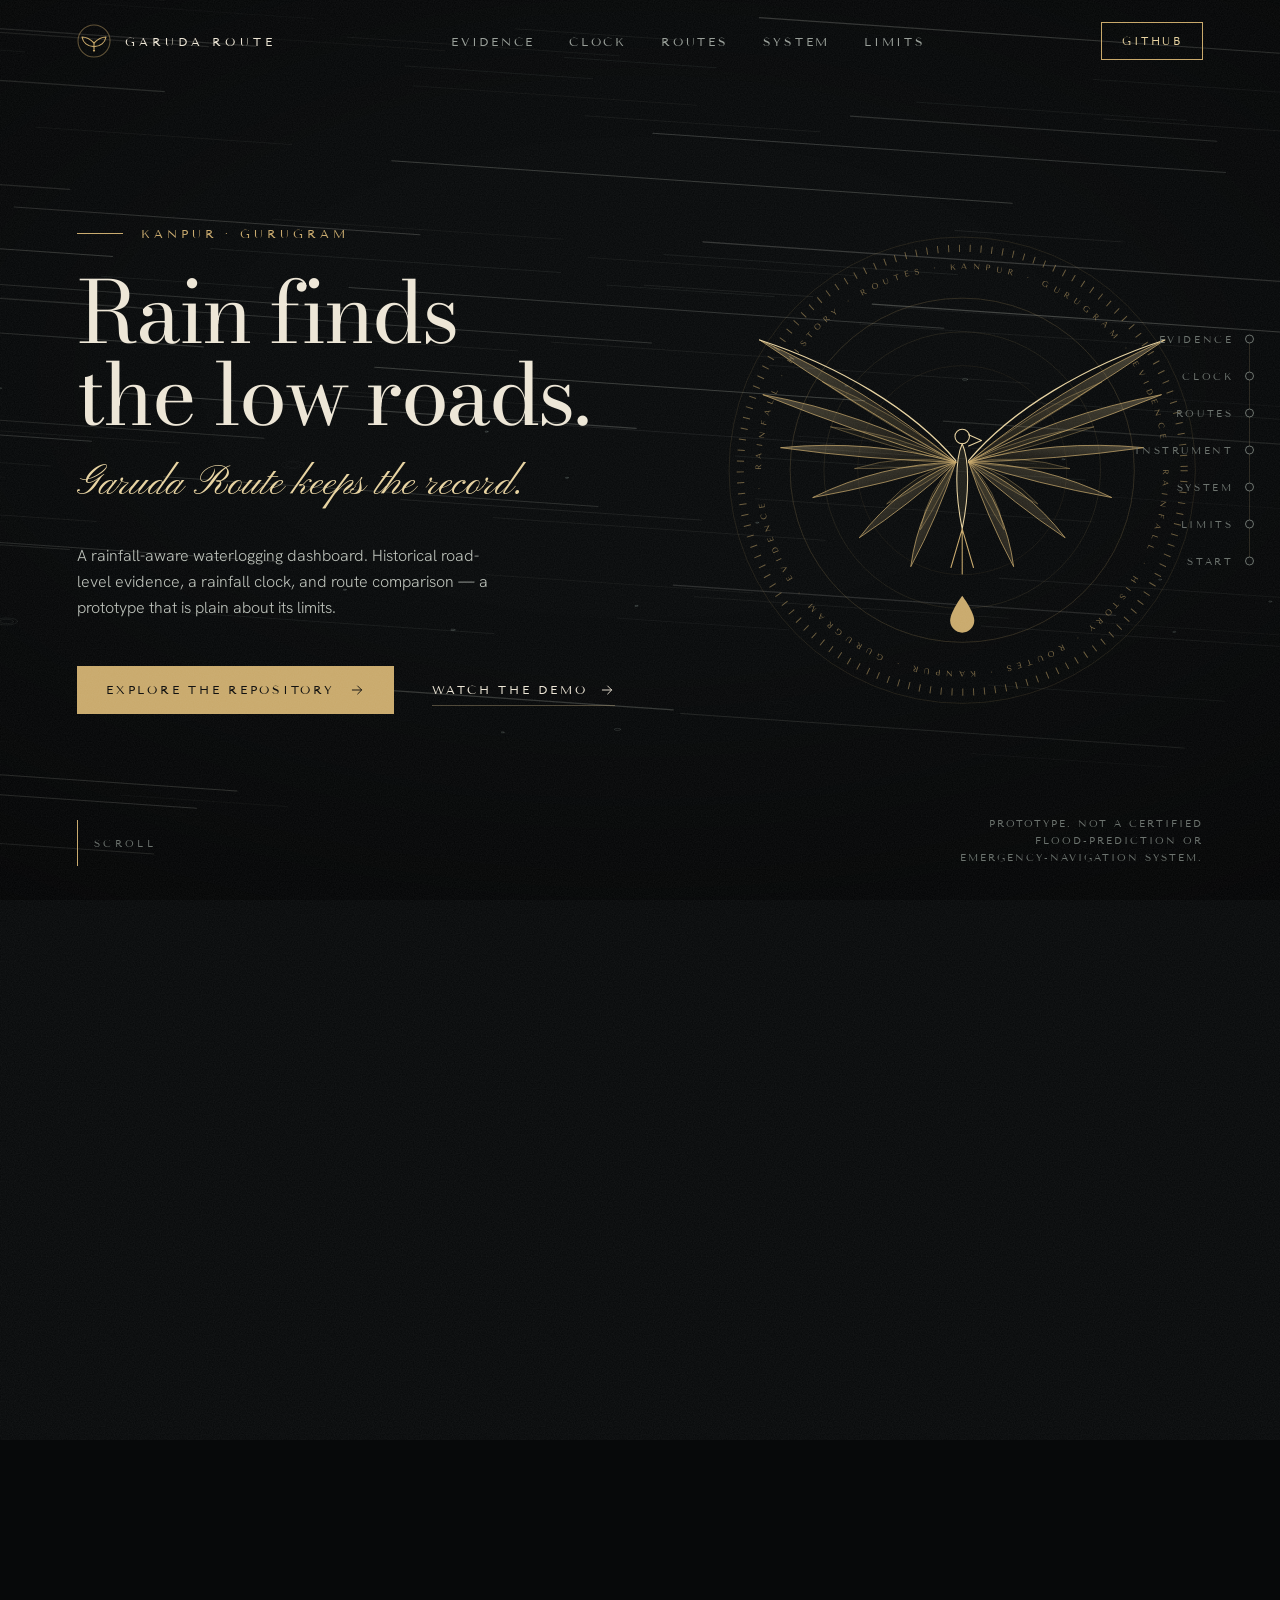
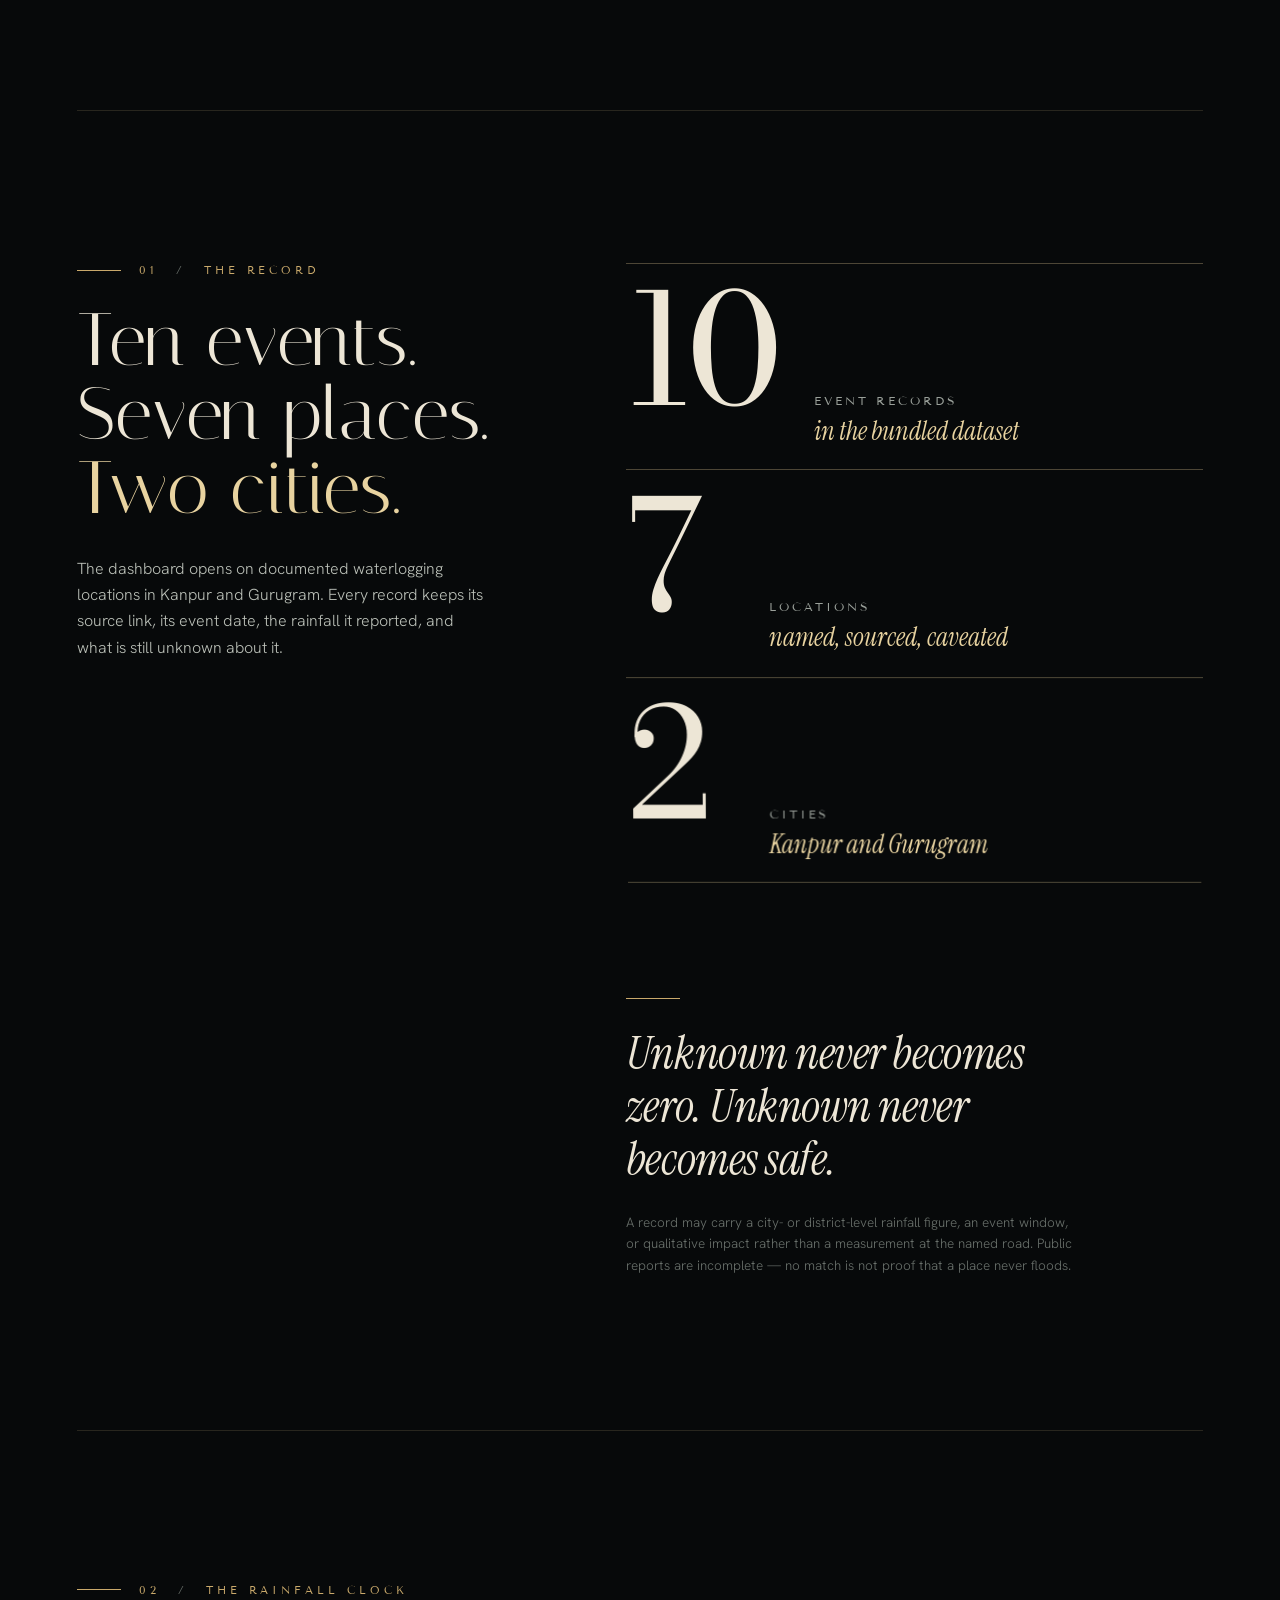
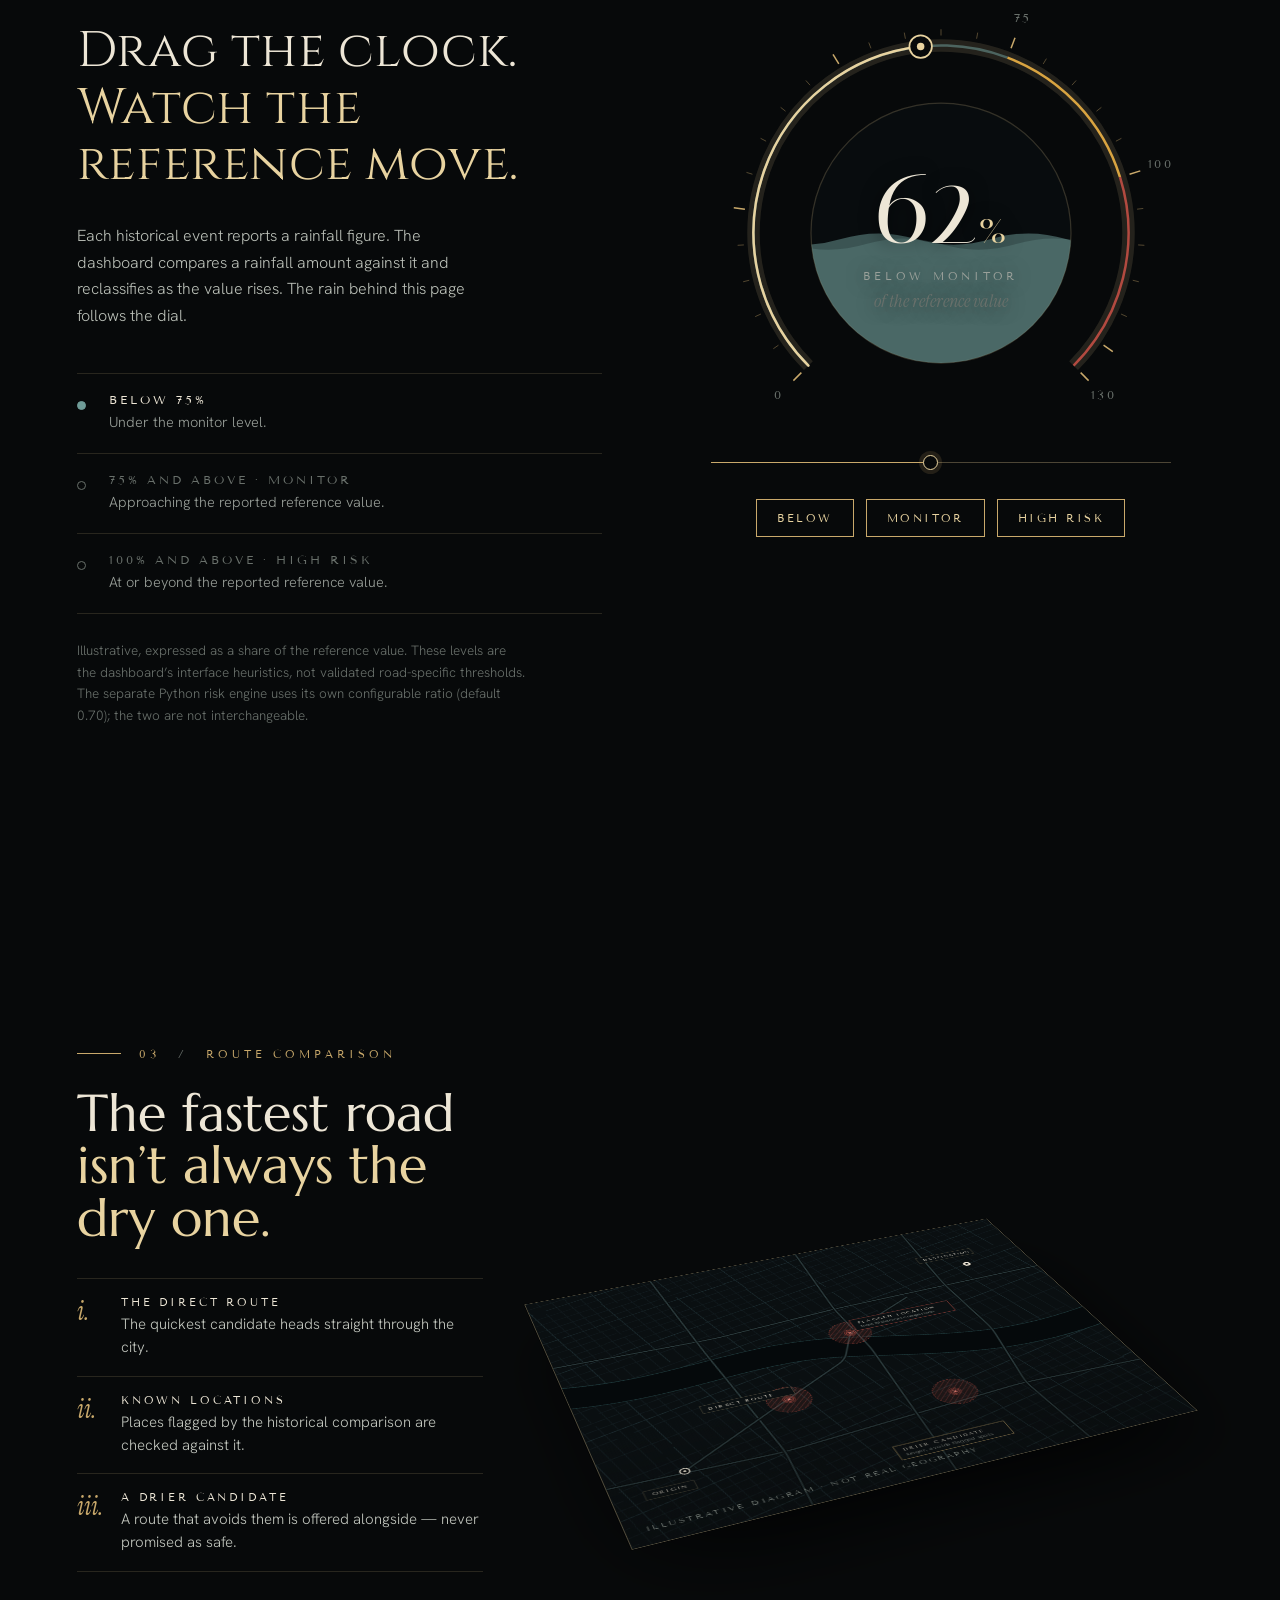
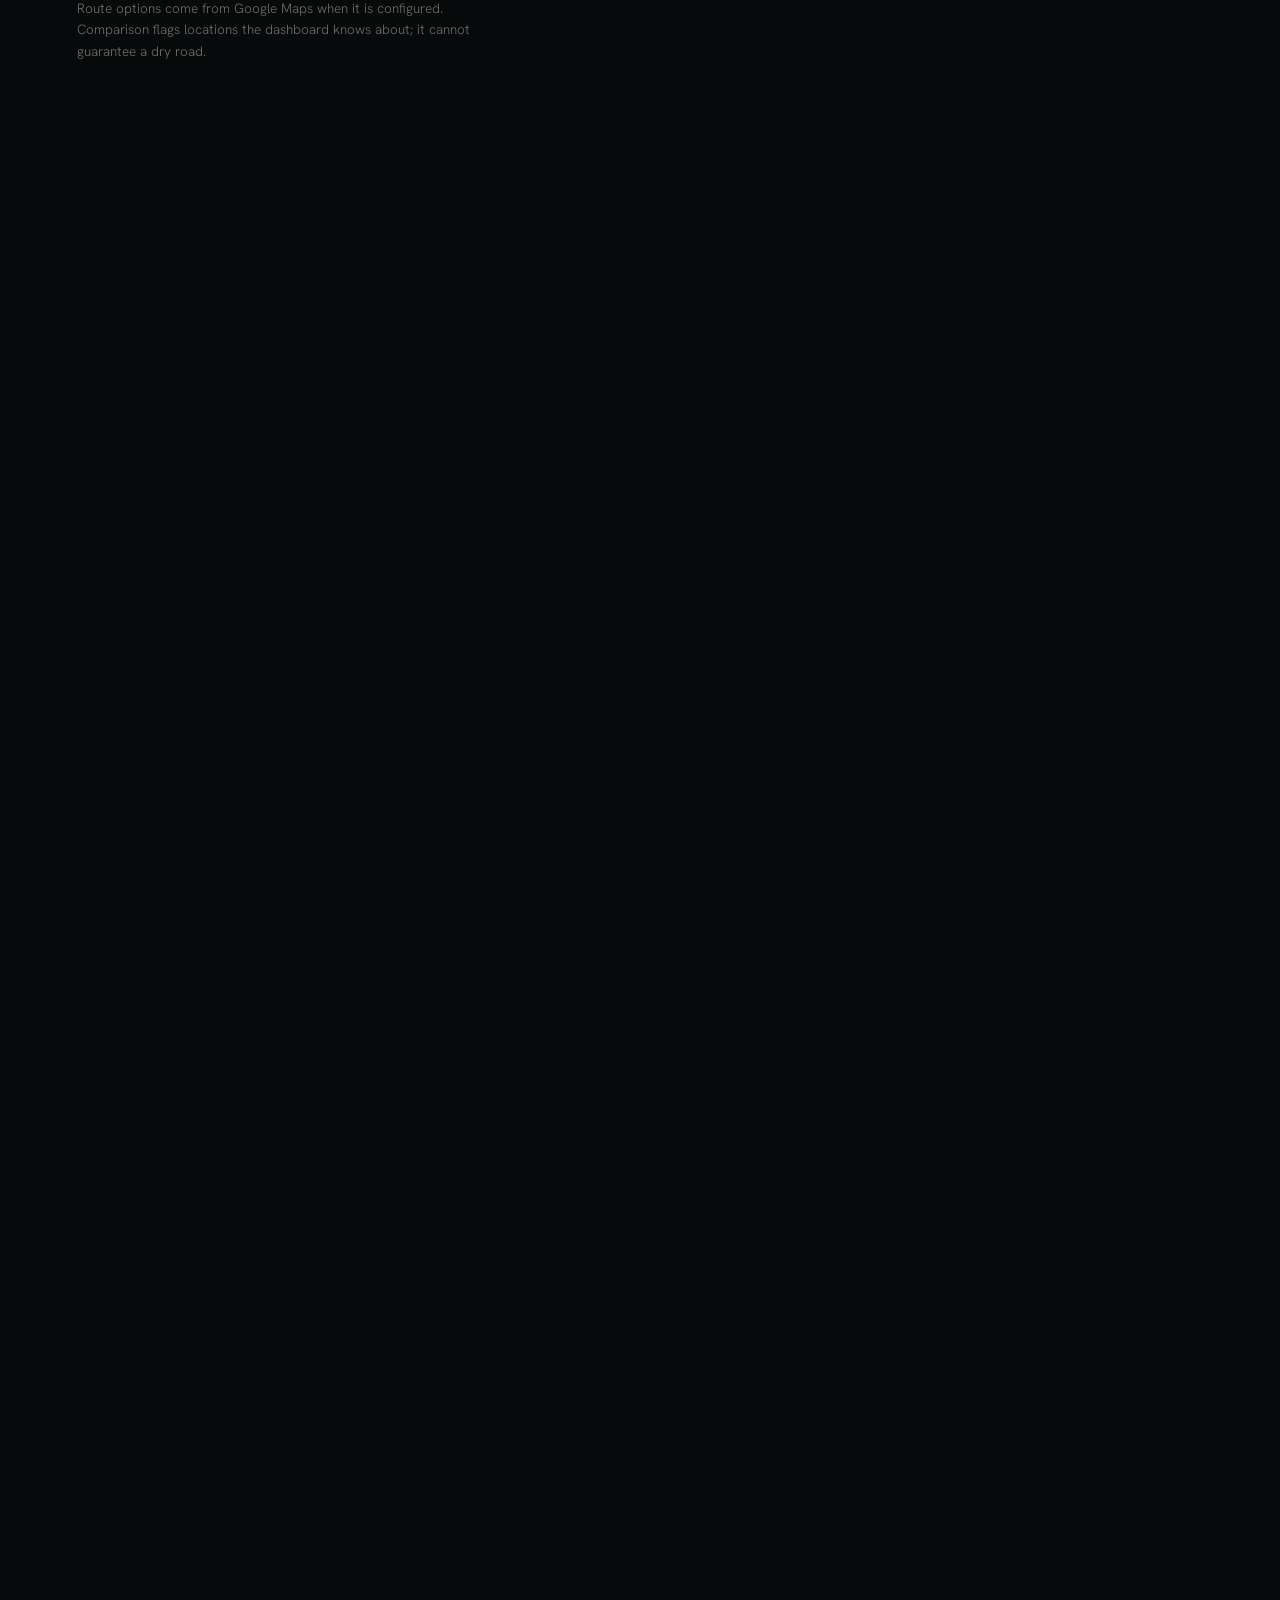
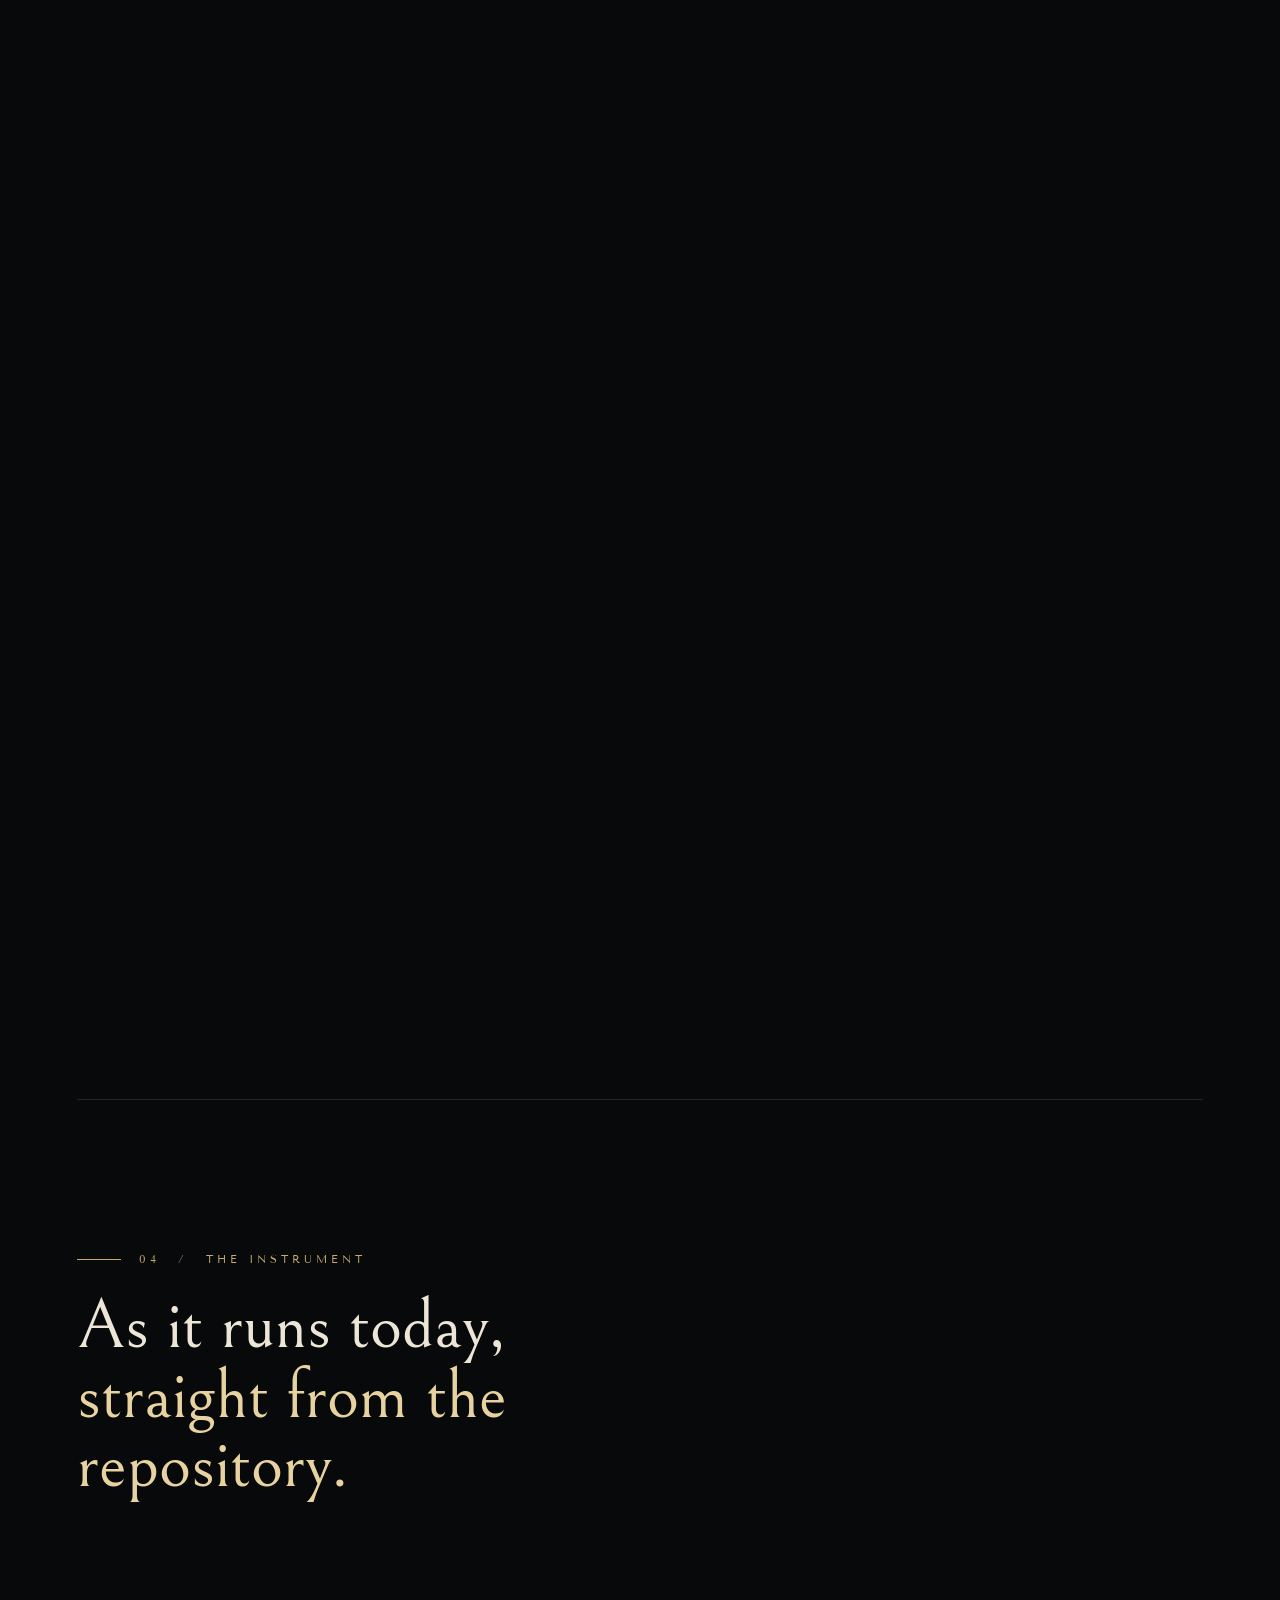
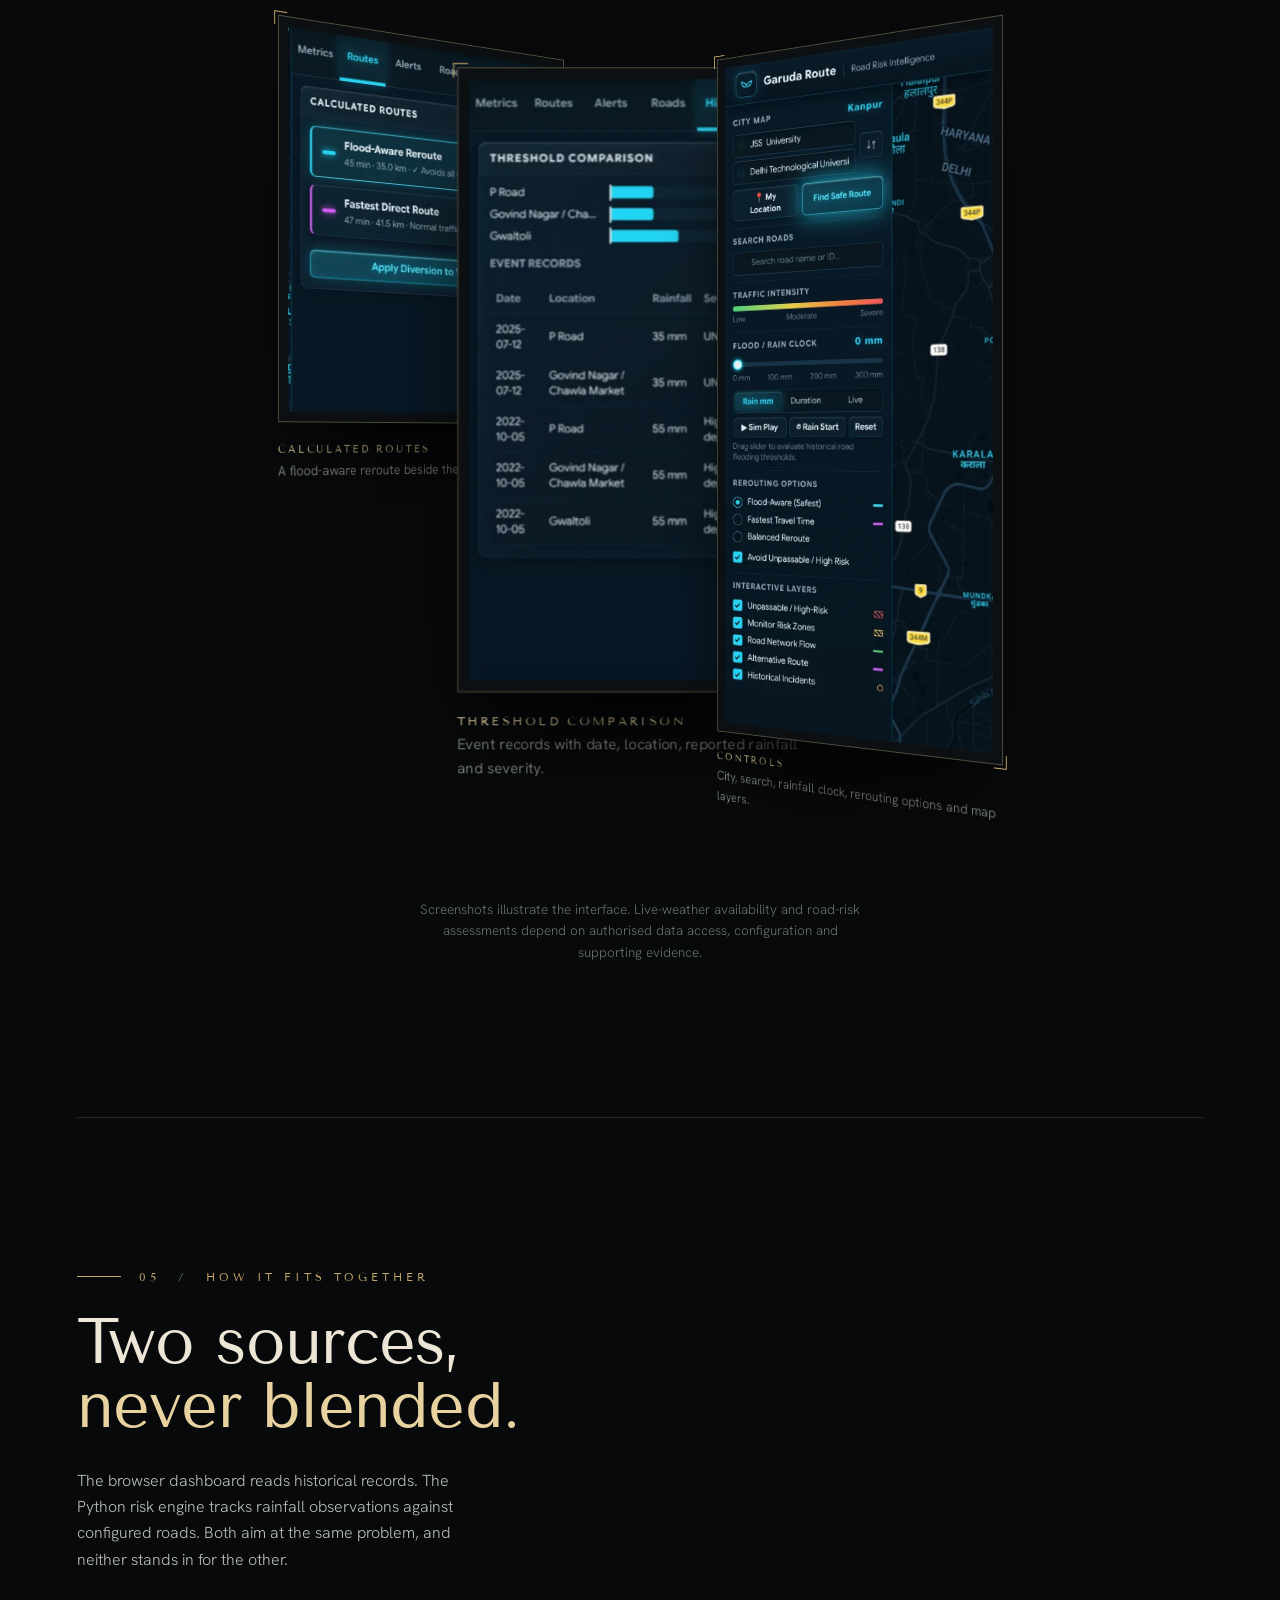
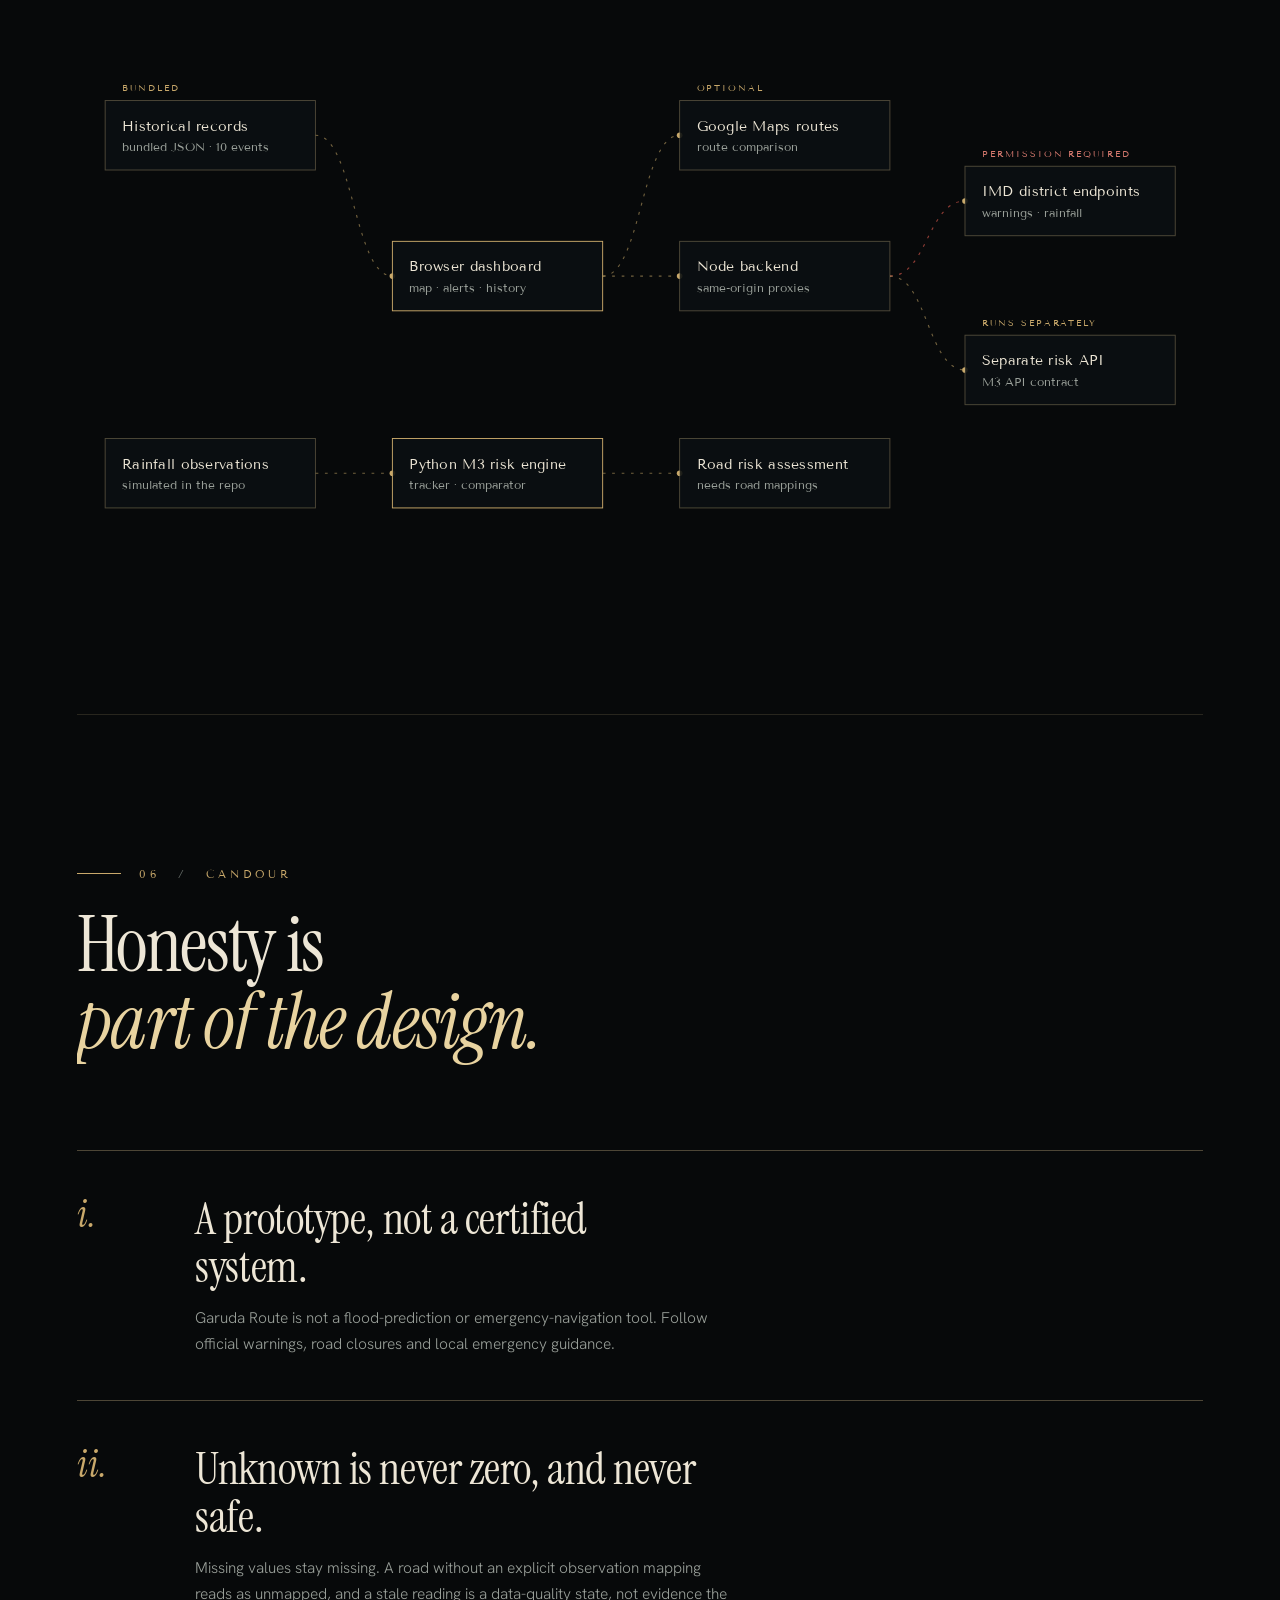
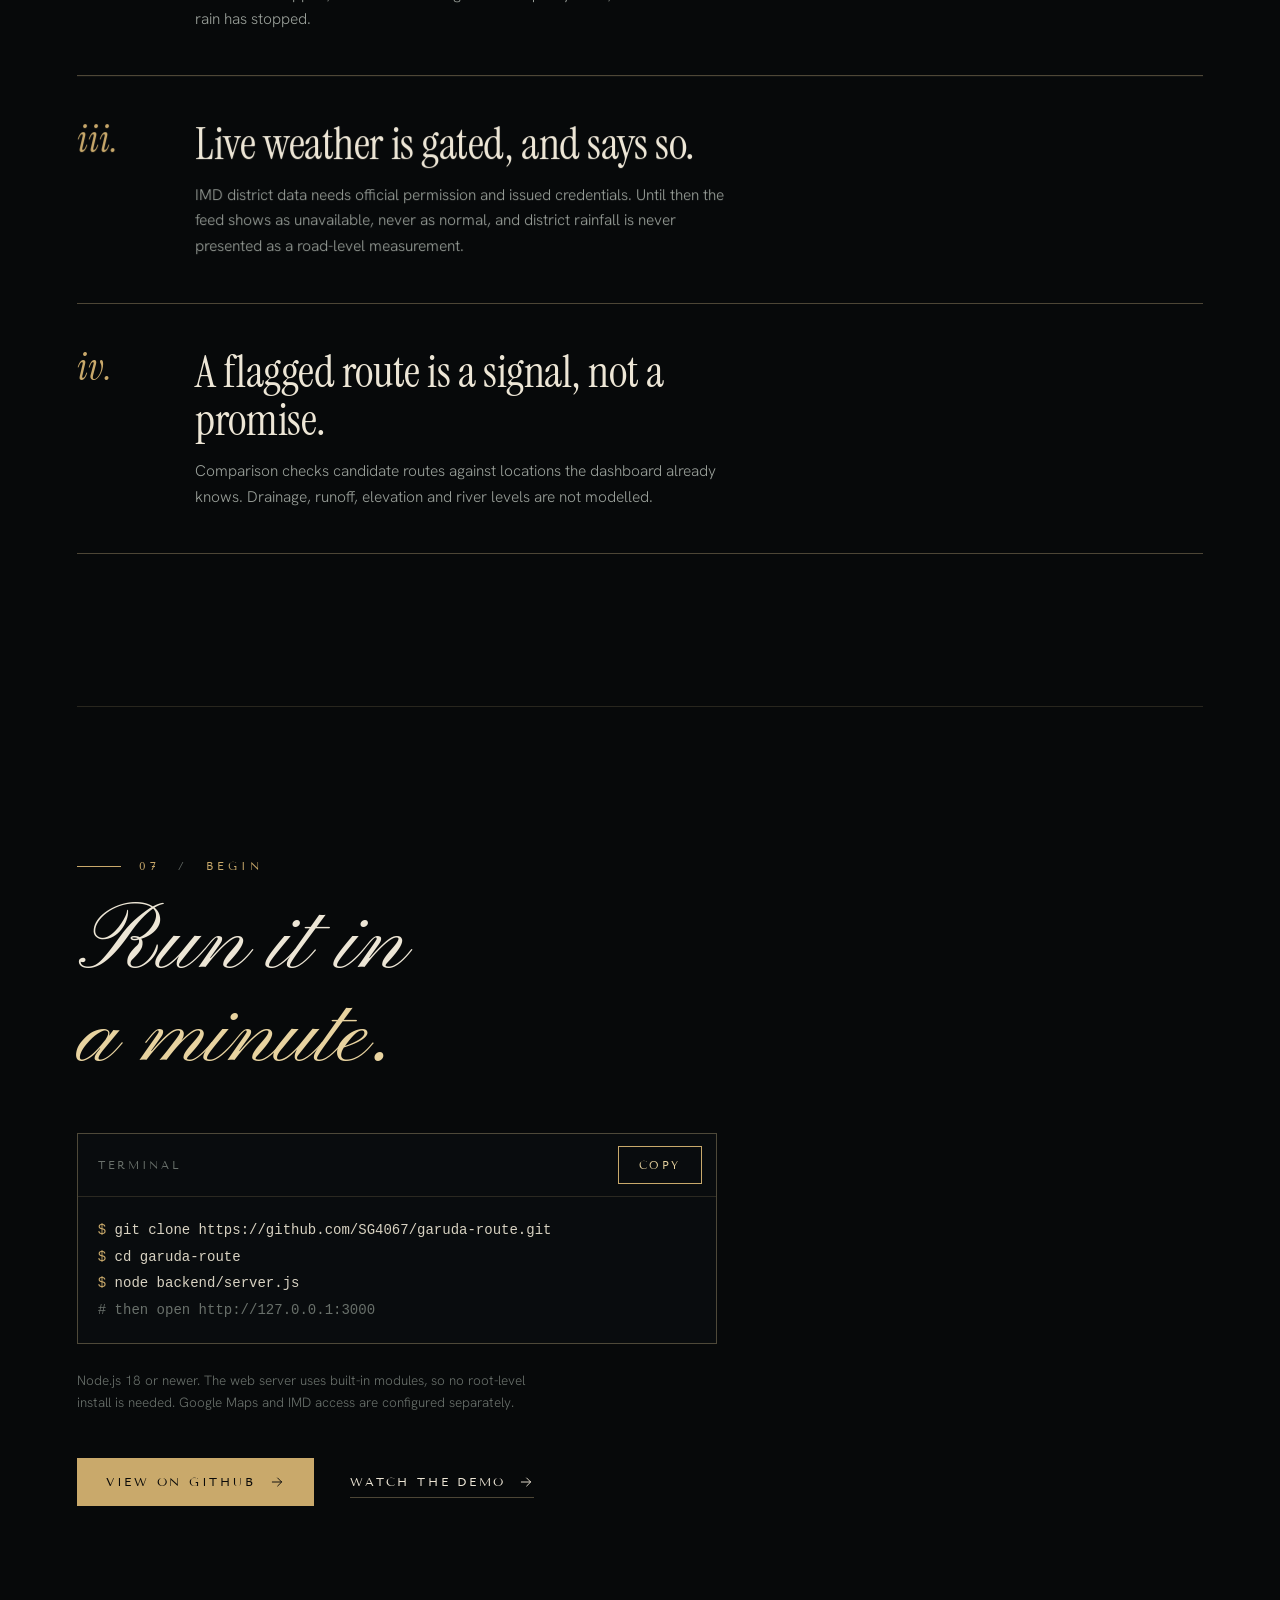
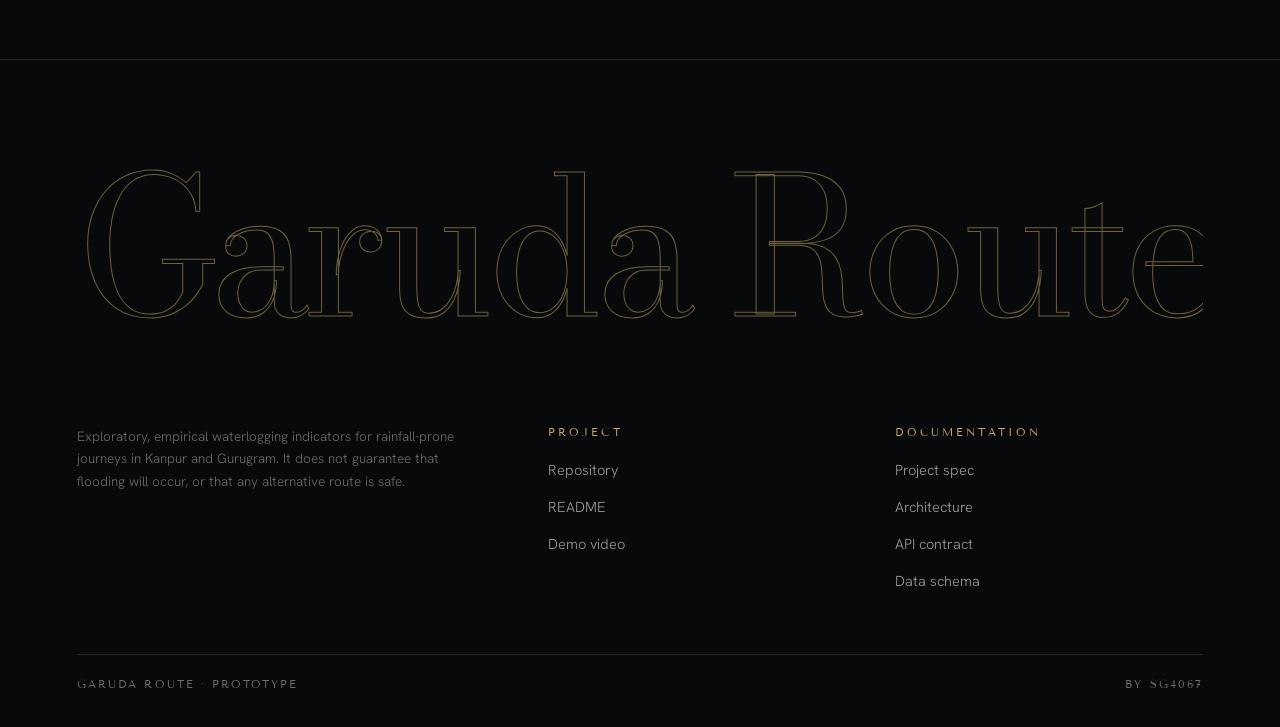
==== index.html @ 5cf72961 "landing fix" ====
<!DOCTYPE html>
<html lang="en">
  <head>
    <meta charset="utf-8" />
    <meta name="viewport" content="width=device-width, initial-scale=1" />
    <title>Garuda Route — Rain finds the low roads. We keep the record.</title>
    <meta
      name="description"
      content="Garuda Route is a rainfall-aware road waterlogging dashboard for Kanpur and Gurugram: historical road-level evidence, a rainfall clock and route comparison. A prototype, plain about its limits."
    />
    <meta name="theme-color" content="#07090A" />

    <meta property="og:type" content="website" />
    <meta property="og:title" content="Garuda Route — Rain finds the low roads." />
    <meta
      property="og:description"
      content="Historical waterlogging evidence, a rainfall clock and route comparison for Kanpur and Gurugram."
    />
    <meta property="og:image" content="assets/img/og-cover.jpg" />
    <meta name="twitter:card" content="summary_large_image" />

    <link rel="icon" href="assets/svg/favicon.svg" type="image/svg+xml" />

    <!-- Sets the .js flag before first paint; see css/reveal.css -->
    <script src="js/core/js-flag.js"></script>

    <link rel="stylesheet" href="css/tokens.css" />
    <link rel="stylesheet" href="css/fonts.css" />
    <link rel="stylesheet" href="css/base.css" />
    <link rel="stylesheet" href="css/ambient.css" />
    <link rel="stylesheet" href="css/layout.css" />
    <link rel="stylesheet" href="css/reveal.css" />
    <link rel="stylesheet" href="css/components/buttons.css" />
    <link rel="stylesheet" href="css/components/header.css" />
    <link rel="stylesheet" href="css/components/rail.css" />
    <link rel="stylesheet" href="css/components/cursor.css" />
    <link rel="stylesheet" href="css/components/footer.css" />
    <link rel="stylesheet" href="css/sections/hero.css" />
    <link rel="stylesheet" href="css/sections/evidence.css" />
    <link rel="stylesheet" href="css/sections/clock.css" />
    <link rel="stylesheet" href="css/sections/routes.css" />
    <link rel="stylesheet" href="css/sections/instrument.css" />
    <link rel="stylesheet" href="css/sections/system.css" />
    <link rel="stylesheet" href="css/sections/limits.css" />
    <link rel="stylesheet" href="css/sections/start.css" />
    <link rel="stylesheet" href="css/reduced-motion.css" />

    <script defer src="js/core/env.js"></script>
    <script defer src="js/core/math.js"></script>
    <script defer src="js/core/dom.js"></script>
    <script defer src="js/core/geometry.js"></script>
    <script defer src="js/core/loop.js"></script>
    <script defer src="js/data/emblem.js"></script>
    <script defer src="js/data/route-map.js"></script>
    <script defer src="js/data/system-diagram.js"></script>
    <script defer src="js/art/emblem-wing.js"></script>
    <script defer src="js/art/route-map.js"></script>
    <script defer src="js/art/system-diagram.js"></script>
    <script defer src="js/features/fonts.js"></script>
    <script defer src="js/features/pointer.js"></script>
    <script defer src="js/features/rain-canvas.js"></script>
    <script defer src="js/features/cursor.js"></script>
    <script defer src="js/features/interactions.js"></script>
    <script defer src="js/features/reveal.js"></script>
    <script defer src="js/features/rainfall-dial.js"></script>
    <script defer src="js/features/copy-button.js"></script>
    <script defer src="js/features/chrome.js"></script>
    <script defer src="js/features/hero-scroll.js"></script>
    <script defer src="js/features/depth-rows.js"></script>
    <script defer src="js/features/route-scene.js"></script>
    <script defer src="js/features/gallery-fan.js"></script>
    <script defer src="js/main.js"></script>
  </head>

  <body>
<a class="skip" href="#evidence">Skip to content</a>
<svg class="sprite" aria-hidden="true" focusable="false"><symbol id="i-arrow" viewBox="0 0 24 24"><path d="M5 12h14M13 6l6 6-6 6"/></symbol></svg>
<canvas id="bg" aria-hidden="true"></canvas>
<div class="grain" aria-hidden="true"></div>
<div class="progress" id="progress" aria-hidden="true"></div>
<div class="cur-dot" id="curDot" aria-hidden="true"><i></i></div>
<div class="cur-ring" id="curRing" aria-hidden="true"><i></i><span></span></div>

<!-- ===== header ===== -->
<header class="top" id="top">
  <a class="brand" href="#hero" data-cursor="link" aria-label="Garuda Route, back to top">
    <img src="assets/svg/logo-mark.svg" alt="" width="34" height="34">
    <b>Garuda Route</b>
  </a>
  <nav class="nav" aria-label="Primary">
    <a href="#evidence">Evidence</a><a href="#clock">Clock</a><a href="#routes">Routes</a><a href="#system">System</a><a href="#limits">Limits</a>
  </nav>
  <a class="btn btn--sm magnetic" href="https://github.com/SG4067/garuda-route" target="_blank" rel="noopener">GitHub</a>
</header>

<nav class="rail" id="rail" aria-label="Page sections">
  <ol>
    <span class="fill" id="railFill"></span>
    <li><a href="#evidence" data-sec="evidence"><span class="lbl">Evidence</span><i></i></a></li>
    <li><a href="#clock" data-sec="clock"><span class="lbl">Clock</span><i></i></a></li>
    <li><a href="#routes" data-sec="routes"><span class="lbl">Routes</span><i></i></a></li>
    <li><a href="#instrument" data-sec="instrument"><span class="lbl">Instrument</span><i></i></a></li>
    <li><a href="#system" data-sec="system"><span class="lbl">System</span><i></i></a></li>
    <li><a href="#limits" data-sec="limits"><span class="lbl">Limits</span><i></i></a></li>
    <li><a href="#start" data-sec="start"><span class="lbl">Start</span><i></i></a></li>
  </ol>
</nav>

<main>
<!-- ===== hero ===== -->
<section class="hero" id="hero">
  <div class="hero-pin">
  <div class="hero-grid">
    <div class="hero-copy" id="heroCopy">
      <div class="eyebrow reveal">Kanpur · Gurugram</div>
      <h1>
        <span class="line" style="--i:1"><span>Rain finds</span></span>
        <span class="line" style="--i:2"><span>the low roads.</span></span>
        <span class="line sub" style="--i:4"><span><em>Garuda Route keeps the record.</em></span></span>
      </h1>
      <p class="lede reveal" style="--d:.5s">A rainfall-aware waterlogging dashboard. Historical road-level evidence, a rainfall clock, and route comparison — a prototype that is plain about its limits.</p>
      <div class="hero-cta reveal" style="--d:.65s">
        <a class="btn btn--fill magnetic" href="https://github.com/SG4067/garuda-route" target="_blank" rel="noopener">Explore the repository
          <svg class="icon" aria-hidden="true"><use href="#i-arrow"/></svg></a>
        <a class="link" href="https://youtube.com/shorts/L_Qpsq48dAU?si=PIr9pBsefdJdHPjI" target="_blank" rel="noopener" data-cursor="play" data-label="Play">Watch the demo
          <svg class="icon" aria-hidden="true"><use href="#i-arrow"/></svg></a>
      </div>
    </div>

    <div class="emblem" id="emblem" aria-hidden="true">
      <svg class="l-rings" viewBox="0 0 600 600">
        <defs><path id="ringPath" d="M300 300m-250 0a250 250 0 1 1 500 0a250 250 0 1 1-500 0"/></defs>
        <g fill="none" stroke="#C9A96B">
          <circle cx="300" cy="300" r="290" stroke-opacity=".16"/>
          <circle cx="300" cy="300" r="214" stroke-opacity=".24"/>
          <circle cx="300" cy="300" r="172" stroke-opacity=".14"/>
          <circle cx="300" cy="300" r="130" stroke-opacity=".1"/>
          <circle class="spin" cx="300" cy="300" r="276" stroke-width="9" stroke-dasharray="1.2 12.3" stroke-opacity=".5"/>
        </g>
        <g class="spin rev"><text fill="#C9A96B" fill-opacity=".62" font-family="Tenor Sans,sans-serif" font-size="10" letter-spacing="6"><textPath href="#ringPath" textLength="1555" lengthAdjust="spacing">RAINFALL · HISTORY · ROUTES · KANPUR · GURUGRAM · EVIDENCE · RAINFALL · HISTORY · ROUTES · KANPUR · GURUGRAM · EVIDENCE ·</textPath></text></g>
      </svg>
      <svg class="l-wing" viewBox="0 0 600 600">
        <defs>
          <linearGradient id="wg" x1="0" y1="0" x2="1" y2="1"><stop offset="0" stop-color="#E8D3A0" stop-opacity=".30"/><stop offset="1" stop-color="#C9A96B" stop-opacity=".02"/></linearGradient>
          <g id="wingL" stroke-linecap="round" stroke-linejoin="round"></g>
        </defs>
        <g class="wl"><use href="#wingL"/></g>
        <g class="wr"><use href="#wingL" transform="translate(600 0) scale(-1 1)"/></g>
        <g fill="none" stroke="#E8D3A0" stroke-width="1.3" stroke-linecap="round" stroke-linejoin="round">
          <circle cx="300" cy="258" r="9"/><path d="M308 256l16 7-16 7"/>
          <path d="M300 267c-9 20-9 62 0 106 9-44 9-86 0-106z" fill="rgba(232,211,160,.1)"/>
          <path d="M300 373l-14 48M300 373v56M300 373l14 48" stroke="#C9A96B"/>
        </g>
      </svg>
      <svg class="l-drop" viewBox="0 0 600 600">
        <g fill="none" stroke="#E8D3A0" stroke-width="1">
          <ellipse class="rip" cx="300" cy="500" rx="84" ry="20"/><ellipse class="rip" cx="300" cy="500" rx="84" ry="20"/><ellipse class="rip" cx="300" cy="500" rx="84" ry="20"/>
        </g>
        <path d="M300 456c0 0-15 20-15 31a15 15 0 0 0 30 0c0-11-15-31-15-31z" fill="#C9A96B"/>
      </svg>
    </div>
  </div>
  <div class="cue" aria-hidden="true"><i></i>Scroll</div>
  <div class="hero-note">Prototype. Not a certified flood-prediction or emergency-navigation system.</div>
  </div>
</section>

<!-- ===== 01 evidence ===== -->
<section id="evidence">
  <div class="split">
    <div class="sticky-col">
      <div class="kicker reveal">01 <b>/</b> The record</div>
      <h2 class="heading">
        <span class="line" style="--i:0"><span>Ten events.</span></span>
        <span class="line" style="--i:1"><span>Seven places.</span></span>
        <span class="line" style="--i:2"><span><em>Two cities.</em></span></span>
      </h2>
      <p class="lede reveal">The dashboard opens on documented waterlogging locations in Kanpur and Gurugram. Every record keeps its source link, its event date, the rainfall it reported, and what is still unknown about it.</p>
    </div>
    <div>
      <div class="stats" id="stats">
        <div class="stat"><b>10</b><span>Event records<em>in the bundled dataset</em></span></div>
        <div class="stat"><b>7</b><span>Locations<em>named, sourced, caveated</em></span></div>
        <div class="stat"><b>2</b><span>Cities<em>Kanpur and Gurugram</em></span></div>
      </div>
      <blockquote class="pull reveal">Unknown never becomes zero. Unknown never becomes safe.</blockquote>
      <p class="fine reveal">A record may carry a city- or district-level rainfall figure, an event window, or qualitative impact rather than a measurement at the named road. Public reports are incomplete — no match is not proof that a place never floods.</p>
    </div>
  </div>
</section>

<!-- ===== 02 clock ===== -->
<section id="clock" data-state="monitor">
  <div class="split flip">
    <div>
      <div class="kicker reveal">02 <b>/</b> The rainfall clock</div>
      <h2 class="heading">
        <span class="line" style="--i:0"><span>Drag the clock.</span></span>
        <span class="line" style="--i:1"><span><em>Watch the reference move.</em></span></span>
      </h2>
      <p class="lede reveal">Each historical event reports a rainfall figure. The dashboard compares a rainfall amount against it and reclassifies as the value rises. The rain behind this page follows the dial.</p>
      <ul class="legend reveal">
        <li data-s="below"><i></i><div><b>Below 75%</b><span>Under the monitor level.</span></div></li>
        <li data-s="monitor"><i></i><div><b>75% and above · Monitor</b><span>Approaching the reported reference value.</span></div></li>
        <li data-s="high"><i></i><div><b>100% and above · High risk</b><span>At or beyond the reported reference value.</span></div></li>
      </ul>
      <p class="fine reveal">Illustrative, expressed as a share of the reference value. These levels are the dashboard’s interface heuristics, not validated road-specific thresholds. The separate Python risk engine uses its own configurable ratio (default 0.70); the two are not interchangeable.</p>
    </div>
    <div class="dial-wrap">
      <div class="dial" id="dialBox" data-cursor="drag" data-label="Drag">
        <svg id="dial" viewBox="0 0 400 400" role="presentation">
          <defs><clipPath id="wclip"><circle cx="200" cy="200" r="104"/></clipPath></defs>
          <circle cx="200" cy="200" r="104" fill="#080C0E" stroke="rgba(214,190,140,.22)"/>
          <g clip-path="url(#wclip)">
            <g id="waterG"><g class="wv"><path id="w1" class="wave1"/></g><g class="wv b"><path id="w2" class="wave2"/></g></g>
          </g>
          <g id="dTicks"></g><g id="dSegs" fill="none" stroke-linecap="butt"></g>
          <path id="dProg" fill="none" stroke="#E8D3A0" stroke-width="2" stroke-linecap="round"/>
          <g id="dLabels" font-family="Tenor Sans,sans-serif" font-size="9.5" letter-spacing="2" fill="#69706B" text-anchor="middle"></g>
          <g id="dHandle"><circle r="24" fill="transparent"/><circle r="9" fill="#07090A" stroke="#E8D3A0" stroke-width="1.4"/><circle r="3" fill="#E8D3A0"/></g>
        </svg>
        <div class="dial-read"><b><span id="dVal">62</span><small>%</small></b><span id="dState">Monitor</span><em>of the reference value</em></div>
      </div>
      <input class="range" id="rain" type="range" min="0" max="130" step="1" value="62" aria-label="Rainfall as a percentage of the reference value">
      <div class="presets">
        <button class="btn btn--sm" data-set="40" type="button">Below</button>
        <button class="btn btn--sm" data-set="80" type="button">Monitor</button>
        <button class="btn btn--sm" data-set="112" type="button">High risk</button>
      </div>
    </div>
  </div>
</section>

<!-- ===== 03 routes ===== -->
<section class="scene" id="routes" data-step="1">
  <div class="scene-sticky">
    <div>
      <div class="kicker">03 <b>/</b> Route comparison</div>
      <h2 class="heading in">
        <span class="line" style="--i:0"><span>The fastest road</span></span>
        <span class="line" style="--i:1"><span><em>isn’t always the dry one.</em></span></span>
      </h2>
      <ol class="steps" id="steps">
        <li class="step on"><b>i.</b><span><strong>The direct route</strong>The quickest candidate heads straight through the city.</span></li>
        <li class="step"><b>ii.</b><span><strong>Known locations</strong>Places flagged by the historical comparison are checked against it.</span></li>
        <li class="step"><b>iii.</b><span><strong>A drier candidate</strong>A route that avoids them is offered alongside — never promised as safe.</span></li>
      </ol>
      <p class="fine">Route options come from Google Maps when it is configured. Comparison flags locations the dashboard knows about; it cannot guarantee a dry road.</p>
    </div>
    <div class="stage">
      <div class="plane" id="plane">
        <svg id="routeMap" viewBox="0 0 1000 800" preserveAspectRatio="xMidYMid slice" role="img" aria-label="Illustrative diagram: a direct route passing flagged locations and a longer alternative route that avoids them. Not real geography.">
          <defs>
            <filter id="m-blur" filterUnits="userSpaceOnUse" x="-100" y="-100" width="1200" height="1000"><feGaussianBlur stdDeviation="6"/></filter>
            <pattern id="m-hatch" width="8" height="8" patternUnits="userSpaceOnUse" patternTransform="rotate(45)"><rect width="8" height="8" fill="rgba(178,74,64,.12)"/><line x1="0" y1="0" x2="0" y2="8" stroke="rgba(178,74,64,.6)" stroke-width="1.6"/></pattern>
            <clipPath id="m-clip"><rect width="1000" height="800"/></clipPath>
          </defs>
          <g clip-path="url(#m-clip)">
            <g id="mStreets"></g>
            <path class="m-bank" d="M-30 350C190 410 330 320 520 380S810 490 1030 440"/>
            <path class="m-water" d="M-30 350C190 410 330 320 520 380S810 490 1030 440"/>
            <g id="mArt"></g>
            <g id="mZones"></g>
            <path id="rFastC" class="r-fast-c" pathLength="1"/><path id="rFast" class="r-fast" pathLength="1"/>
            <path id="rAltG" class="r-alt-g" pathLength="1"/><path id="rAltC" class="r-alt-c" pathLength="1"/><path id="rAlt" class="r-alt" pathLength="1"/>
            <g id="mFlags"></g>
            <g transform="translate(130 640)"><circle r="8" fill="#07090A" stroke="#EDE6D6" stroke-width="2.4"/><circle r="2.6" fill="#EDE6D6"/></g>
            <g transform="translate(870 170)"><circle r="9" fill="#EDE6D6" stroke="#07090A" stroke-width="2"/><rect x="-2.8" y="-2.8" width="5.6" height="5.6" fill="#07090A"/></g>
            <g class="tag i" transform="translate(52 668)"><rect width="84" height="24"/><text x="12" y="16">ORIGIN</text></g>
            <g class="tag i" transform="translate(782 110)"><rect width="122" height="24"/><text x="12" y="16">DESTINATION</text></g>
            <g class="tag o t-flag" transform="translate(560 292)"><rect width="206" height="40"/><text x="12" y="17">FLAGGED LOCATION</text><text class="s" x="12" y="32">from historical comparison</text></g>
            <g class="tag i t-fast" transform="translate(208 468)"><rect width="168" height="24"/><text x="12" y="16">DIRECT ROUTE</text></g>
            <g class="tag g t-alt" transform="translate(470 704)"><rect width="206" height="40"/><text x="12" y="17">DRIER CANDIDATE</text><text class="s" x="12" y="32">longer, avoids flagged spots</text></g>
          </g>
        </svg>
        <div class="map-cap">Illustrative diagram · not real geography</div>
      </div>
    </div>
  </div>
</section>

<!-- ===== 04 instrument ===== -->
<section id="instrument">
  <div class="kicker reveal">04 <b>/</b> The instrument</div>
  <h2 class="heading">
    <span class="line" style="--i:0"><span>As it runs today,</span></span>
    <span class="line" style="--i:1"><span><em>straight from the repository.</em></span></span>
  </h2>
  <div class="fan" id="fan">
    <figure class="card fig"><div class="tilt-in"><a href="https://github.com/SG4067/garuda-route/blob/main/assets/routes.png" target="_blank" rel="noopener" data-cursor="view" data-label="Open"><div class="shot"><img loading="lazy" decoding="async" src="assets/img/screen-routes.webp" width="428" height="516" alt="Garuda Route's calculated routes panel comparing a flood-aware reroute with the fastest direct route"></div></a></div><figcaption><b>Calculated routes</b>A flood-aware reroute beside the fastest direct route.</figcaption></figure>
    <figure class="card fig"><div class="tilt-in"><a href="https://github.com/SG4067/garuda-route/blob/main/assets/history.png" target="_blank" rel="noopener" data-cursor="view" data-label="Open"><div class="shot"><img loading="lazy" decoding="async" src="assets/img/screen-history.webp" width="422" height="743" alt="Garuda Route's history panel with a threshold comparison and a table of event records"></div></a></div><figcaption><b>Threshold comparison</b>Event records with date, location, reported rainfall and severity.</figcaption></figure>
    <figure class="card fig"><div class="tilt-in"><a href="https://github.com/SG4067/garuda-route/blob/main/assets/controls.png" target="_blank" rel="noopener" data-cursor="view" data-label="Open"><div class="shot"><img loading="lazy" decoding="async" src="assets/img/screen-controls.webp" width="462" height="1052" alt="Garuda Route's control panel with city selection, rainfall clock, rerouting options and map layers"></div></a></div><figcaption><b>Controls</b>City, search, rainfall clock, rerouting options and map layers.</figcaption></figure>
  </div>
  <p class="fine reveal instrument-note">Screenshots illustrate the interface. Live-weather availability and road-risk assessments depend on authorised data access, configuration and supporting evidence.</p>
</section>

<!-- ===== 05 system ===== -->
<section id="system">
  <div class="kicker reveal">05 <b>/</b> How it fits together</div>
  <h2 class="heading">
    <span class="line" style="--i:0"><span>Two sources,</span></span>
    <span class="line" style="--i:1"><span><em>never blended.</em></span></span>
  </h2>
  <p class="lede reveal">The browser dashboard reads historical records. The Python risk engine tracks rainfall observations against configured roads. Both aim at the same problem, and neither stands in for the other.</p>
  <div class="diagram" id="diagram">
    <svg id="sysSvg" viewBox="0 0 1200 520" role="img" aria-labelledby="sysT sysD"><title id="sysT">System overview</title><desc id="sysD">Historical records feed the browser dashboard, which shows the map, alerts and history, and optionally calls Google Maps for route comparison. A Node backend proxies IMD district endpoints, which require official permission, and a separate risk API. Rainfall observations feed the Python M3 risk engine, which produces road risk assessments.</desc></svg>
  </div>
</section>

<!-- ===== 06 limits ===== -->
<section id="limits">
  <div class="kicker reveal">06 <b>/</b> Candour</div>
  <h2 class="heading">
    <span class="line" style="--i:0"><span>Honesty is</span></span>
    <span class="line" style="--i:1"><span><em>part of the design.</em></span></span>
  </h2>
  <ol class="limits" id="limitList">
    <li class="limit"><b>i.</b><div><h3>A prototype, not a certified system.</h3><p>Garuda Route is not a flood-prediction or emergency-navigation tool. Follow official warnings, road closures and local emergency guidance.</p></div></li>
    <li class="limit"><b>ii.</b><div><h3>Unknown is never zero, and never safe.</h3><p>Missing values stay missing. A road without an explicit observation mapping reads as unmapped, and a stale reading is a data-quality state, not evidence the rain has stopped.</p></div></li>
    <li class="limit"><b>iii.</b><div><h3>Live weather is gated, and says so.</h3><p>IMD district data needs official permission and issued credentials. Until then the feed shows as unavailable, never as normal, and district rainfall is never presented as a road-level measurement.</p></div></li>
    <li class="limit"><b>iv.</b><div><h3>A flagged route is a signal, not a promise.</h3><p>Comparison checks candidate routes against locations the dashboard already knows. Drainage, runoff, elevation and river levels are not modelled.</p></div></li>
  </ol>
</section>

<!-- ===== start ===== -->
<section class="start" id="start">
  <div class="kicker reveal">07 <b>/</b> Begin</div>
  <h2 class="heading">
    <span class="line" style="--i:0"><span>Run it in</span></span>
    <span class="line" style="--i:1"><span><em>a minute.</em></span></span>
  </h2>
  <div class="code reveal">
    <div class="code-h"><span>Terminal</span><button class="btn btn--sm" id="copyBtn" type="button" data-cursor="copy" data-label="Copy">Copy</button></div>
<pre id="codeText"><span class="p">$</span> git clone https://github.com/SG4067/garuda-route.git
<span class="p">$</span> cd garuda-route
<span class="p">$</span> node backend/server.js
<span class="c"># then open http://127.0.0.1:3000</span></pre>
  </div>
  <p class="fine reveal">Node.js 18 or newer. The web server uses built-in modules, so no root-level install is needed. Google Maps and IMD access are configured separately.</p>
  <div class="cta-row reveal">
    <a class="btn btn--fill magnetic" href="https://github.com/SG4067/garuda-route" target="_blank" rel="noopener">View on GitHub
      <svg class="icon" aria-hidden="true"><use href="#i-arrow"/></svg></a>
    <a class="link" href="https://youtube.com/shorts/L_Qpsq48dAU?si=PIr9pBsefdJdHPjI" target="_blank" rel="noopener" data-cursor="play" data-label="Play">Watch the demo
      <svg class="icon" aria-hidden="true"><use href="#i-arrow"/></svg></a>
  </div>
</section>
</main>

<footer>
  <div class="mega" aria-hidden="true">Garuda Route</div>
  <div class="foot">
    <p>Exploratory, empirical waterlogging indicators for rainfall-prone journeys in Kanpur and Gurugram. It does not guarantee that flooding will occur, or that any alternative route is safe.</p>
    <div><h4>Project</h4><ul>
      <li><a href="https://github.com/SG4067/garuda-route" target="_blank" rel="noopener">Repository</a></li>
      <li><a href="https://github.com/SG4067/garuda-route/blob/main/README.md" target="_blank" rel="noopener">README</a></li>
      <li><a href="https://youtube.com/shorts/L_Qpsq48dAU?si=PIr9pBsefdJdHPjI" target="_blank" rel="noopener">Demo video</a></li></ul></div>
    <div><h4>Documentation</h4><ul>
      <li><a href="https://github.com/SG4067/garuda-route/blob/main/PROJECT_SPEC.md" target="_blank" rel="noopener">Project spec</a></li>
      <li><a href="https://github.com/SG4067/garuda-route/blob/main/ARCHITECTURE.md" target="_blank" rel="noopener">Architecture</a></li>
      <li><a href="https://github.com/SG4067/garuda-route/blob/main/API_CONTRACT.md" target="_blank" rel="noopener">API contract</a></li>
      <li><a href="https://github.com/SG4067/garuda-route/blob/main/DATA_SCHEMA.md" target="_blank" rel="noopener">Data schema</a></li></ul></div>
  </div>
  <div class="legal"><span>Garuda Route · prototype</span><span>By SG4067</span></div>
</footer>
  </body>
</html>
---- css/tokens.css ----
/* Design tokens: colour, type families, spacing, easing. */

:root {
  /* Ink: page and surface blacks */
  --ink: #07090a;
  --ink-2: #0c1012;
  --ink-3: #12181b;

  /* Hairlines */
  --line: rgba(214, 190, 140, 0.16);
  --line-2: rgba(214, 190, 140, 0.34);

  /* Metal + paper */
  --gold: #c9a96b;
  --gold-hi: #e8d3a0;
  --ivory: #ede6d6;

  /* Greys */
  --mute: #9aa09a;
  --dim: #69706b;

  /* Signal colours, used sparingly (risk states only) */
  --ox: #b24a40;
  --amber: #d9a441;
  --teal: #6f9c98;

  /* Display faces: one per section, see css/sections/* */
  --f-hero: "Bodoni Moda", "Bodoni 72", Didot, "Playfair Display", Georgia, serif;
  --f-script: "Pinyon Script", "Snell Roundhand", "Apple Chancery", "Brush Script MT", cursive;
  --f-ital: "Italiana", "Cormorant Garamond", Georgia, serif;
  --f-ed: "Instrument Serif", "Iowan Old Style", Georgia, serif;
  --f-cinzel: "Cinzel", "Trajan Pro", Georgia, serif;
  --f-marc: "Marcellus", "Trajan Pro", Georgia, serif;
  --f-bell: "Bellefair", "Palatino Linotype", Georgia, serif;
  --f-tenor: "Tenor Sans", "Gill Sans", system-ui, sans-serif;

  /* Text faces */
  --body: "Hanken Grotesk", "Avenir Next", "Segoe UI", system-ui, sans-serif;
  --label: "Tenor Sans", "Hanken Grotesk", "Gill Sans", system-ui, sans-serif;

  /* Layout + motion */
  --pad: clamp(20px, 6vw, 96px);
  --out: cubic-bezier(0.2, 0.8, 0.2, 1);
}
---- css/fonts.css ----
/* Self-hosted web fonts (latin subset, all SIL OFL). Licences: assets/fonts/licenses/. */

@font-face {
  font-family: "Bodoni Moda";
  font-style: normal;
  font-weight: 400;
  font-display: swap;
  src: url("../assets/fonts/bodoni-moda-400.woff2") format("woff2");
}
@font-face {
  font-family: "Bodoni Moda";
  font-style: italic;
  font-weight: 400;
  font-display: swap;
  src: url("../assets/fonts/bodoni-moda-400-italic.woff2") format("woff2");
}
@font-face {
  font-family: "Pinyon Script";
  font-style: normal;
  font-weight: 400;
  font-display: swap;
  src: url("../assets/fonts/pinyon-script-400.woff2") format("woff2");
}
@font-face {
  font-family: "Italiana";
  font-style: normal;
  font-weight: 400;
  font-display: swap;
  src: url("../assets/fonts/italiana-400.woff2") format("woff2");
}
@font-face {
  font-family: "Instrument Serif";
  font-style: normal;
  font-weight: 400;
  font-display: swap;
  src: url("../assets/fonts/instrument-serif-400.woff2") format("woff2");
}
@font-face {
  font-family: "Instrument Serif";
  font-style: italic;
  font-weight: 400;
  font-display: swap;
  src: url("../assets/fonts/instrument-serif-400-italic.woff2") format("woff2");
}
@font-face {
  font-family: "Cinzel";
  font-style: normal;
  font-weight: 400;
  font-display: swap;
  src: url("../assets/fonts/cinzel-400.woff2") format("woff2");
}
@font-face {
  font-family: "Marcellus";
  font-style: normal;
  font-weight: 400;
  font-display: swap;
  src: url("../assets/fonts/marcellus-400.woff2") format("woff2");
}
@font-face {
  font-family: "Bellefair";
  font-style: normal;
  font-weight: 400;
  font-display: swap;
  src: url("../assets/fonts/bellefair-400.woff2") format("woff2");
}
@font-face {
  font-family: "Tenor Sans";
  font-style: normal;
  font-weight: 400;
  font-display: swap;
  src: url("../assets/fonts/tenor-sans-400.woff2") format("woff2");
}
@font-face {
  font-family: "Hanken Grotesk";
  font-style: normal;
  font-weight: 300;
  font-display: swap;
  src: url("../assets/fonts/hanken-grotesk-300.woff2") format("woff2");
}
@font-face {
  font-family: "Hanken Grotesk";
  font-style: normal;
  font-weight: 400;
  font-display: swap;
  src: url("../assets/fonts/hanken-grotesk-400.woff2") format("woff2");
}
---- css/base.css ----
/* Reset, document defaults, accessibility helpers. */

*,
*::before,
*::after {
  box-sizing: border-box;
}
html {
  scroll-behavior: smooth;
  -webkit-text-size-adjust: 100%;
}
body {
  margin: 0;
  background: var(--ink);
  color: var(--ivory);
  font: 300 17px/1.65 var(--body);
  overflow-x: hidden;
  -webkit-font-smoothing: antialiased;
  text-rendering: optimizeLegibility;
}
a {
  color: inherit;
}
img {
  max-width: 100%;
}
::selection {
  background: var(--gold);
  color: #0a0a09;
}
:focus-visible {
  outline: 1px solid var(--gold-hi);
  outline-offset: 4px;
}
.sr {
  position: absolute;
  width: 1px;
  height: 1px;
  overflow: hidden;
  clip: rect(0 0 0 0);
  white-space: nowrap;
}
.skip {
  position: fixed;
  left: 16px;
  top: -60px;
  z-index: 200;
  background: var(--gold);
  color: #0a0a09;
  padding: 10px 16px;
  font: 500 12px var(--label);
  letter-spacing: 0.2em;
  text-transform: uppercase;
  text-decoration: none;
  transition: top 0.3s;
}
.skip:focus {
  top: 16px;
}
.sprite { position: absolute; width: 0; height: 0; overflow: hidden; }
---- css/ambient.css ----
/* Fixed ambient layers: canvas, vignette, film grain, scroll progress. */

#bg {
  position: fixed;
  inset: 0;
  width: 100%;
  height: 100%;
  z-index: 0;
  pointer-events: none;
}
body::before {
  content: "";
  position: fixed;
  inset: 0;
  z-index: 1;
  pointer-events: none;
  background: radial-gradient(ellipse 90% 70% at 50% 42%, transparent 38%, rgba(0, 0, 0, 0.62) 100%);
}
.grain {
  position: fixed;
  inset: -60%;
  z-index: 90;
  pointer-events: none;
  opacity: 0.07;
  background-image: url("../assets/svg/grain.svg");
  animation: grain 9s steps(9) infinite;
}
@keyframes grain {
  0% {
    transform: translate(0, 0);
  }
  11% {
    transform: translate(-3%, 2%);
  }
  22% {
    transform: translate(2%, -4%);
  }
  33% {
    transform: translate(-4%, -2%);
  }
  44% {
    transform: translate(4%, 3%);
  }
  55% {
    transform: translate(-2%, 4%);
  }
  66% {
    transform: translate(3%, -3%);
  }
  77% {
    transform: translate(-4%, 1%);
  }
  88% {
    transform: translate(1%, -2%);
  }
  100% {
    transform: translate(0, 0);
  }
}
.progress {
  position: fixed;
  top: 0;
  left: 0;
  right: 0;
  height: 1px;
  z-index: 120;
  background: linear-gradient(90deg, var(--gold), var(--gold-hi));
  transform-origin: 0 50%;
  transform: scaleX(0);
}
header,
main,
footer {
  position: relative;
  z-index: 2;
}
---- css/layout.css ----
/* Shared section layout and typography. */

section {
  position: relative;
  padding: clamp(110px, 17vh, 210px) var(--pad);
}
section + section::before {
  content: "";
  position: absolute;
  top: 0;
  left: var(--pad);
  right: var(--pad);
  height: 1px;
  background: var(--line);
}
.kicker {
  display: flex;
  align-items: center;
  gap: 18px;
  font: 400 11px var(--label);
  letter-spacing: 0.36em;
  text-transform: uppercase;
  color: var(--gold);
}
.kicker::before {
  content: "";
  width: 44px;
  height: 1px;
  background: var(--gold);
}
.kicker b {
  font-weight: 400;
  color: var(--dim);
}
h2 {
  font: 400 var(--h2-size, clamp(2.5rem, 5.6vw, 5.2rem))/var(--h2-lh, 1) var(--disp, var(--f-hero));
  letter-spacing: var(--h2-ls, -0.02em);
  margin: 26px 0 0;
  max-width: 15ch;
}
h2 em,
h1 em {
  font-style: var(--em, italic);
  font-weight: 400;
  color: var(--gold-hi);
}
.lede {
  color: #bbc0b8;
  max-width: 46ch;
  font-size: clamp(16px, 1.25vw, 19px);
  margin: 30px 0 0;
}
.fine {
  color: var(--dim);
  font-size: 13.5px;
  line-height: 1.6;
  max-width: 56ch;
  margin: 26px 0 0;
}
.split {
  display: grid;
  gap: clamp(40px, 6vw, 100px);
  grid-template-columns: minmax(0, 1fr);
}
@media (min-width: 960px) {
  .split {
    grid-template-columns: minmax(0, 0.9fr) minmax(0, 1.1fr);
    align-items: start;
  }
  .split.flip {
    grid-template-columns: minmax(0, 1fr) minmax(0, 1fr);
  }
}
.sticky-col {
  position: relative;
}
@media (min-width: 960px) {
  .sticky-col {
    position: sticky;
    top: 18vh;
  }
}
---- css/reveal.css ----
/* Scroll reveal: line-mask headings and fade-ups. Only active when JS adds .js to <html>. */

.js .line {
  display: block;
  overflow: hidden;
  padding-bottom: 0.12em;
  margin-bottom: -0.12em;
}
.js .line > span {
  display: block;
  transform: translateY(115%) rotate(2.5deg);
  transform-origin: 0 100%;
  transition: transform 1.15s var(--out);
  transition-delay: calc(var(--i, 0) * 0.1s);
}
.js .in .line > span,
.js .line.in > span {
  transform: none;
}
.js .reveal {
  opacity: 0;
  transform: translateY(30px);
  transition:
    opacity 1s var(--out),
    transform 1.1s var(--out);
  transition-delay: var(--d, 0s);
}
.js .reveal.in {
  opacity: 1;
  transform: none;
}
---- css/components/buttons.css ----
/* Buttons and text links. */

.btn {
  display: inline-flex;
  align-items: center;
  gap: 14px;
  padding: 15px 28px;
  border: 1px solid var(--gold);
  color: var(--gold-hi);
  background: transparent;
  text-decoration: none;
  font: 500 11.5px var(--label);
  letter-spacing: 0.24em;
  text-transform: uppercase;
  position: relative;
  overflow: hidden;
  isolation: isolate;
  transition: color 0.45s var(--out);
}
.btn::before {
  content: "";
  position: absolute;
  inset: 0;
  z-index: -1;
  background: var(--gold);
  transform: translateY(101%);
  transition: transform 0.5s var(--out);
}
.btn:hover {
  color: #0a0a09;
}
.btn:hover::before {
  transform: none;
}
.btn svg {
  width: 16px;
  height: 16px;
  flex: none;
}
.btn--fill {
  background: var(--gold);
  color: #0a0a09;
}
.btn--fill::before {
  background: var(--ivory);
}
.btn--sm {
  padding: 11px 20px;
  font-size: 10.5px;
}
.link {
  display: inline-flex;
  align-items: center;
  gap: 12px;
  text-decoration: none;
  font: 500 11.5px var(--label);
  letter-spacing: 0.24em;
  text-transform: uppercase;
  color: var(--ivory);
  position: relative;
  padding: 8px 0;
}
.link::after {
  content: "";
  position: absolute;
  left: 0;
  right: 0;
  bottom: 0;
  height: 1px;
  background: var(--line-2);
  transition: background 0.3s;
}
.link::before {
  content: "";
  position: absolute;
  left: 0;
  right: 0;
  bottom: 0;
  height: 1px;
  background: var(--gold);
  transform: scaleX(0);
  transform-origin: left;
  transition: transform 0.6s var(--out);
  z-index: 1;
}
.link:hover::before {
  transform: scaleX(1);
}
.link svg {
  width: 16px;
  height: 16px;
  transition: transform 0.4s var(--out);
}
.link:hover svg {
  transform: translateX(5px);
}
.icon {
  fill: none;
  stroke: currentColor;
  stroke-width: 1.4;
  stroke-linecap: round;
  stroke-linejoin: round;
}
---- css/components/header.css ----
/* Fixed top bar. */

.top {
  position: fixed;
  inset: 0 0 auto 0;
  z-index: 100;
  display: flex;
  align-items: center;
  justify-content: space-between;
  gap: 24px;
  padding: 22px var(--pad);
  transition:
    transform 0.6s var(--out),
    background 0.4s;
}
.top.solid {
  background: linear-gradient(to bottom, rgba(7, 9, 10, 0.97) 62%, rgba(7, 9, 10, 0));
}
.top.hide {
  transform: translateY(-110%);
}
.brand {
  display: flex;
  align-items: center;
  gap: 14px;
  text-decoration: none;
}
.brand svg {
  width: 34px;
  height: 34px;
  flex: none;
}
.brand b {
  font: 500 12px var(--label);
  letter-spacing: 0.34em;
  text-transform: uppercase;
}
.nav {
  display: none;
  gap: 34px;
}
.nav a {
  position: relative;
  text-decoration: none;
  font: 400 11.5px var(--label);
  letter-spacing: 0.24em;
  text-transform: uppercase;
  color: var(--mute);
  padding: 6px 0;
  transition: color 0.3s;
}
.nav a::after {
  content: "";
  position: absolute;
  left: 0;
  right: 0;
  bottom: 0;
  height: 1px;
  background: var(--gold);
  transform: scaleX(0);
  transform-origin: right;
  transition: transform 0.5s var(--out);
}
.nav a:hover {
  color: var(--ivory);
}
.nav a:hover::after {
  transform: scaleX(1);
  transform-origin: left;
}
@media (min-width: 980px) {
  .nav {
    display: flex;
  }
}
---- css/components/rail.css ----
/* Section rail (right edge, wide screens). */

.rail {
  position: fixed;
  right: clamp(14px, 2vw, 32px);
  top: 50%;
  transform: translateY(-50%);
  z-index: 60;
  display: none;
}
@media (min-width: 1180px) {
  .rail {
    display: block;
  }
}
.rail ol {
  list-style: none;
  margin: 0;
  padding: 0;
  position: relative;
  display: flex;
  flex-direction: column;
  gap: 24px;
}
.rail ol::before {
  content: "";
  position: absolute;
  right: 4px;
  top: 5px;
  bottom: 5px;
  width: 1px;
  background: var(--line);
}
.rail .fill {
  position: absolute;
  right: 4px;
  top: 5px;
  width: 1px;
  height: 0;
  background: var(--gold);
}
.rail a {
  display: flex;
  align-items: center;
  justify-content: flex-end;
  gap: 12px;
  text-decoration: none;
  color: var(--dim);
  font: 400 10px var(--label);
  letter-spacing: 0.26em;
  text-transform: uppercase;
  position: relative;
}
.rail .lbl {
  opacity: 0;
  transform: translateX(8px);
  transition:
    opacity 0.4s,
    transform 0.5s var(--out);
}
.rail a:hover .lbl,
.rail a.on .lbl {
  opacity: 1;
  transform: none;
}
.rail a.on {
  color: var(--gold-hi);
}
.rail i {
  width: 9px;
  height: 9px;
  border: 1px solid var(--dim);
  border-radius: 50%;
  background: var(--ink);
  position: relative;
  z-index: 1;
  transition:
    background 0.4s,
    border-color 0.4s;
}
.rail a.on i {
  background: var(--gold);
  border-color: var(--gold);
}
---- css/components/cursor.css ----
/* Custom cursor: dot, lagging ring, click ripple. */

.cur-dot,
.cur-ring {
  position: fixed;
  left: 0;
  top: 0;
  z-index: 9999;
  pointer-events: none;
  opacity: 0;
  transition: opacity 0.3s;
}
.cur-dot i {
  display: block;
  width: 6px;
  height: 6px;
  margin: -3px 0 0 -3px;
  border-radius: 50%;
  background: var(--gold-hi);
}
.cur-ring i {
  display: block;
  width: 38px;
  height: 38px;
  margin: -19px 0 0 -19px;
  border: 1px solid rgba(232, 211, 160, 0.7);
  border-radius: 50%;
  transition:
    transform 0.45s var(--out),
    background 0.3s,
    border-color 0.3s;
}
.cur-ring span {
  position: absolute;
  left: 0;
  top: 0;
  transform: translate(-50%, -50%);
  font: 500 9px var(--label);
  letter-spacing: 0.24em;
  text-transform: uppercase;
  color: #0a0a09;
  opacity: 0;
  transition: opacity 0.25s;
  white-space: nowrap;
}
.has-cursor .cur-dot,
.has-cursor .cur-ring {
  opacity: 1;
}
.has-cursor.cur-off .cur-dot,
.has-cursor.cur-off .cur-ring {
  opacity: 0;
}
.has-cursor,
.has-cursor a,
.has-cursor button,
.has-cursor input,
.has-cursor [data-cursor] {
  cursor: none;
}
.cur-ring[data-mode="link"] i {
  transform: scale(1.55);
  background: rgba(201, 169, 107, 0.14);
}
.cur-ring[data-mode="text"] i {
  transform: scale(0.4);
}
.cur-ring[data-mode="drag"] i,
.cur-ring[data-mode="view"] i,
.cur-ring[data-mode="play"] i,
.cur-ring[data-mode="copy"] i {
  transform: scale(2.1);
  background: var(--gold);
  border-color: var(--gold);
}
.cur-ring[data-mode="drag"] span,
.cur-ring[data-mode="view"] span,
.cur-ring[data-mode="play"] span,
.cur-ring[data-mode="copy"] span {
  opacity: 1;
}
.click-ring {
  position: fixed;
  z-index: 9998;
  pointer-events: none;
  width: 12px;
  height: 12px;
  margin: -6px 0 0 -6px;
  border: 1px solid var(--gold-hi);
  border-radius: 50%;
  animation: clickr 0.9s var(--out) forwards;
}
@keyframes clickr {
  to {
    transform: scale(7);
    opacity: 0;
  }
}
---- css/components/footer.css ----
/* Footer. */

footer {
  padding: clamp(80px, 12vh, 150px) var(--pad) 36px;
  border-top: 1px solid var(--line);
}
.mega {
  font: 400 clamp(3.6rem, 15vw, 15.5rem)/0.82 var(--f-hero);
  letter-spacing: -0.04em;
  color: transparent;
  -webkit-text-stroke: 1px rgba(201, 169, 107, 0.55);
  margin: 0 0 clamp(50px, 8vw, 100px);
  user-select: none;
  white-space: nowrap;
  overflow: hidden;
  transition: color 1s var(--out);
}
.mega:hover {
  color: rgba(201, 169, 107, 0.12);
}
.foot {
  display: grid;
  gap: 40px;
  grid-template-columns: minmax(0, 1fr);
}
@media (min-width: 860px) {
  .foot {
    grid-template-columns: 1.4fr 1fr 1fr;
  }
}
.foot h4 {
  margin: 0 0 16px;
  font: 500 10.5px var(--label);
  letter-spacing: 0.3em;
  text-transform: uppercase;
  color: var(--gold);
}
.foot ul {
  list-style: none;
  margin: 0;
  padding: 0;
  display: grid;
  gap: 9px;
}
.foot a {
  text-decoration: none;
  color: var(--mute);
  font-size: 14.5px;
  transition: color 0.3s;
}
.foot a:hover {
  color: var(--ivory);
}
.foot p {
  margin: 0;
  color: var(--dim);
  font-size: 13.5px;
  max-width: 48ch;
}
.legal {
  margin-top: 60px;
  padding-top: 22px;
  border-top: 1px solid var(--line);
  display: flex;
  flex-wrap: wrap;
  justify-content: space-between;
  gap: 12px;
  font: 400 10.5px var(--label);
  letter-spacing: 0.2em;
  text-transform: uppercase;
  color: var(--dim);
}
---- css/sections/hero.css ----
/* Hero: pinned scene with the emblem and its scroll-driven exit. */

.hero {
  height: 190vh;
  padding: 0;
}
.hero-pin {
  position: sticky;
  top: 0;
  height: 100svh;
  display: grid;
  align-items: center;
  padding: 120px var(--pad) 80px;
  perspective: 1300px;
  overflow-x: clip;
}
.hero::before {
  display: none;
}
.hero-grid {
  display: grid;
  grid-template-columns: minmax(0, 1fr);
  gap: 30px;
  align-items: center;
  width: 100%;
}
@media (min-width: 960px) {
  .hero-grid {
    grid-template-columns: minmax(0, 1.12fr) minmax(0, 0.88fr);
  }
}
.hero-copy {
  will-change: transform, opacity;
}
.eyebrow {
  display: flex;
  align-items: center;
  gap: 18px;
  font: 400 11.5px var(--label);
  letter-spacing: 0.34em;
  text-transform: uppercase;
  color: var(--gold);
}
.eyebrow::before {
  content: "";
  width: 46px;
  height: 1px;
  background: var(--gold);
}
h1 {
  font: 400 clamp(3rem, 6.7vw, 7.4rem)/0.96 var(--f-hero);
  letter-spacing: -0.03em;
  margin: 30px 0 0;
}
h1 .sub {
  font-size: 0.48em;
  line-height: 1.15;
  letter-spacing: 0;
  margin-top: 0.5em;
}
h1 .sub em {
  font-family: var(--f-script);
  font-style: normal;
  font-weight: 400;
}
.hero p.lede {
  margin-top: 34px;
}
.hero-cta {
  display: flex;
  flex-wrap: wrap;
  align-items: center;
  gap: 26px 38px;
  margin-top: 44px;
}
.emblem {
  position: relative;
  width: min(100%, 620px);
  aspect-ratio: 1;
  justify-self: center;
  transform-style: preserve-3d;
  transform: translate3d(var(--ex, 0px), 0, 0) rotateX(calc(var(--my, 0) * -7deg + var(--sp, 0) * 8deg))
    rotateY(calc(var(--mx, 0) * 9deg)) scale(var(--es, 1));
  will-change: transform;
}
.emblem svg {
  position: absolute;
  inset: 0;
  width: 100%;
  height: 100%;
  overflow: visible;
}
.l-rings {
  transform: translateZ(-90px);
  scale: calc(1 + var(--dis, 0) * 0.9);
  opacity: calc(1 - var(--dis, 0));
}
.l-wing {
  transform: translateZ(10px);
  opacity: calc(1 - var(--dw, 0));
}
.l-drop {
  transform: translateZ(80px);
  translate: 0 calc(var(--dw, 0) * 90px);
  opacity: calc(1 - var(--dw, 0));
}
.wl,
.wr {
  transform-box: view-box;
}
.wl {
  transform-origin: 292px 290px;
  transform: rotate(calc(var(--fl, 0) * 1deg));
}
.wr {
  transform-origin: 308px 290px;
  transform: rotate(calc(var(--fl, 0) * -1deg));
}
.spin {
  transform-box: fill-box;
  transform-origin: 50% 50%;
  animation: spin 140s linear infinite;
}
.spin.rev {
  animation-duration: 200s;
  animation-direction: reverse;
}
@keyframes spin {
  to {
    transform: rotate(360deg);
  }
}
.rip {
  transform-box: fill-box;
  transform-origin: 50% 50%;
  animation: rip 4.8s var(--out) infinite;
  opacity: 0;
}
.rip:nth-child(2) {
  animation-delay: 1.6s;
}
.rip:nth-child(3) {
  animation-delay: 3.2s;
}
@keyframes rip {
  0% {
    transform: scale(0.25);
    opacity: 0.8;
  }
  100% {
    transform: scale(1);
    opacity: 0;
  }
}
.cue {
  position: absolute;
  left: var(--pad);
  bottom: 34px;
  display: flex;
  align-items: center;
  gap: 16px;
  font: 400 10px var(--label);
  letter-spacing: 0.34em;
  text-transform: uppercase;
  color: var(--dim);
}
.cue i {
  display: block;
  width: 1px;
  height: 46px;
  background: var(--line-2);
  position: relative;
  overflow: hidden;
}
.cue i::after {
  content: "";
  position: absolute;
  left: 0;
  top: 0;
  width: 1px;
  height: 46px;
  background: var(--gold);
  animation: cue 2.4s var(--out) infinite;
}
@keyframes cue {
  0% {
    transform: translateY(-100%);
  }
  60%,
  100% {
    transform: translateY(100%);
  }
}
.hero-note {
  position: absolute;
  right: var(--pad);
  bottom: 34px;
  max-width: 260px;
  text-align: right;
  font: 400 10px/1.7 var(--label);
  letter-spacing: 0.2em;
  text-transform: uppercase;
  color: var(--dim);
}
@media (max-width: 700px) {
  .hero-note {
    display: none;
  }
  .emblem {
    position: absolute;
    right: -30%;
    top: 12%;
    width: 110%;
    opacity: 0.28;
    z-index: -1;
  }
}

.line.sub {
  padding-left: 0.14em;
  margin-left: -0.14em;
  padding-right: 0.1em;
}
---- css/sections/evidence.css ----
/* 01 Evidence: stats and pull quote. Display face: Italiana. */

#evidence {
  --disp: var(--f-ital);
  --em: normal;
  --h2-ls: 0.005em;
  --h2-size: clamp(2.6rem, 5.8vw, 5.4rem);
}

.stats {
  display: grid;
  gap: 0;
}
.stat {
  display: grid;
  grid-template-columns: auto 1fr;
  align-items: baseline;
  gap: clamp(18px, 3vw, 44px);
  padding: 24px 0 22px;
  border-top: 1px solid var(--line-2);
  transform: perspective(900px) rotateX(calc((1 - var(--p, 1)) * -60deg))
    translateY(calc((1 - var(--p, 1)) * 46px));
  transform-origin: 50% 0;
  opacity: calc(0.1 + var(--p, 1) * 0.9);
}
.stat:last-child {
  border-bottom: 1px solid var(--line-2);
}
.stat b {
  font: 400 clamp(5.2rem, 12vw, 10.5rem)/0.8 var(--f-hero);
  letter-spacing: -0.04em;
  color: var(--ivory);
  min-width: 1.1ch;
}
.stat span {
  font: 400 11.5px/1.7 var(--label);
  letter-spacing: 0.26em;
  text-transform: uppercase;
  color: var(--mute);
}
.stat span em {
  display: block;
  font: italic 400 1.6rem/1.2 var(--f-ed);
  letter-spacing: 0;
  text-transform: none;
  color: var(--gold-hi);
  margin-top: 6px;
}
.pull {
  margin: clamp(60px, 9vw, 120px) 0 0;
  padding: 0;
  font: italic 400 clamp(1.9rem, 3.6vw, 3.4rem)/1.15 var(--f-ed);
  color: var(--ivory);
  letter-spacing: -0.01em;
  max-width: 21ch;
}
.pull::before {
  content: "";
  display: block;
  width: 54px;
  height: 1px;
  background: var(--gold);
  margin-bottom: 28px;
}
---- css/sections/clock.css ----
/* 02 Rainfall clock: dial, legend, slider. Display face: Cinzel. */

#clock {
  --disp: var(--f-cinzel);
  --em: normal;
  --h2-ls: 0.012em;
  --h2-size: clamp(2rem, 3.9vw, 3.6rem);
  --h2-lh: 1.14;
}

.dial-wrap {
  display: grid;
  justify-items: center;
  gap: 22px;
}
.dial {
  position: relative;
  width: min(100%, 500px);
  aspect-ratio: 1;
  margin-bottom: -56px;
}
.dial svg {
  display: block;
  width: 100%;
  height: 100%;
  overflow: visible;
  touch-action: none;
}
.dial-read {
  position: absolute;
  inset: 0;
  display: grid;
  place-content: center;
  text-align: center;
  pointer-events: none;
  text-shadow: 0 1px 18px rgba(0, 0, 0, 0.55);
}
.dial-read b {
  font: 400 clamp(4.4rem, 9vw, 7.4rem)/0.9 var(--f-ital);
  letter-spacing: -0.02em;
}
.dial-read b small {
  font-size: 0.42em;
  letter-spacing: 0;
  margin-left: 2px;
  color: var(--gold-hi);
}
.dial-read > span {
  margin-top: 12px;
  font: 500 11px var(--label);
  letter-spacing: 0.34em;
  text-transform: uppercase;
  color: var(--mute);
  transition: color 0.5s;
}
.dial-read em {
  display: block;
  margin-top: 6px;
  font: italic 400 1.15rem var(--f-ed);
  color: var(--dim);
}
[data-state="monitor"] .dial-read > span {
  color: var(--amber);
}
[data-state="high"] .dial-read > span {
  color: #e07b6f;
}
.wave1 {
  fill: rgba(111, 156, 152, 0.5);
  transition: fill 0.7s;
}
.wave2 {
  fill: rgba(111, 156, 152, 0.28);
  transition: fill 0.7s;
}
[data-state="monitor"] .wave1 {
  fill: rgba(217, 164, 65, 0.5);
}
[data-state="monitor"] .wave2 {
  fill: rgba(217, 164, 65, 0.26);
}
[data-state="high"] .wave1 {
  fill: rgba(178, 74, 64, 0.62);
}
[data-state="high"] .wave2 {
  fill: rgba(178, 74, 64, 0.32);
}
.wv {
  animation: wv 7s linear infinite;
}
.wv.b {
  animation-duration: 11s;
  animation-direction: reverse;
}
@keyframes wv {
  to {
    transform: translateX(-120px);
  }
}
.range {
  -webkit-appearance: none;
  appearance: none;
  width: min(100%, 460px);
  height: 28px;
  background: transparent;
  margin: 0;
  --v: 48%;
}
.range::-webkit-slider-runnable-track {
  height: 1px;
  background: linear-gradient(90deg, var(--gold) var(--v), var(--line-2) var(--v));
}
.range::-moz-range-track {
  height: 1px;
  background: linear-gradient(90deg, var(--gold) var(--v), var(--line-2) var(--v));
}
.range::-webkit-slider-thumb {
  -webkit-appearance: none;
  width: 15px;
  height: 15px;
  margin-top: -7px;
  border-radius: 50%;
  background: var(--ink);
  border: 1px solid var(--gold-hi);
  box-shadow: 0 0 0 4px rgba(201, 169, 107, 0.14);
}
.range::-moz-range-thumb {
  width: 13px;
  height: 13px;
  border-radius: 50%;
  background: var(--ink);
  border: 1px solid var(--gold-hi);
}
.presets {
  display: flex;
  flex-wrap: wrap;
  gap: 12px;
  justify-content: center;
}
.legend {
  list-style: none;
  margin: 44px 0 0;
  padding: 0;
  display: grid;
  gap: 0;
}
.legend li {
  display: grid;
  grid-template-columns: 14px 1fr;
  gap: 18px;
  padding: 18px 0;
  border-top: 1px solid var(--line);
  color: var(--dim);
  transition: color 0.5s;
}
.legend li:last-child {
  border-bottom: 1px solid var(--line);
}
.legend i {
  width: 9px;
  height: 9px;
  border-radius: 50%;
  margin-top: 9px;
  border: 1px solid currentColor;
  transition: background 0.5s;
}
.legend b {
  display: block;
  font: 500 11.5px var(--label);
  letter-spacing: 0.26em;
  text-transform: uppercase;
}
.legend span {
  font-size: 14.5px;
  color: var(--mute);
}
[data-state="below"] .legend [data-s="below"],
[data-state="monitor"] .legend [data-s="monitor"],
[data-state="high"] .legend [data-s="high"] {
  color: var(--ivory);
}
[data-state="below"] .legend [data-s="below"] i {
  background: var(--teal);
  color: var(--teal);
}
[data-state="monitor"] .legend [data-s="monitor"] i {
  background: var(--amber);
  color: var(--amber);
}
[data-state="high"] .legend [data-s="high"] i {
  background: var(--ox);
  color: var(--ox);
}
---- css/sections/routes.css ----
/* 03 Route comparison: pinned 3D map scene. Display face: Marcellus. */

#routes {
  --disp: var(--f-marc);
  --em: normal;
  --h2-ls: 0;
}

.scene {
  height: 380vh;
  padding: 0;
}
.scene::before {
  display: none;
}
.scene-sticky {
  position: sticky;
  top: 0;
  height: 100svh;
  display: grid;
  grid-template-columns: minmax(0, 1fr);
  align-items: center;
  gap: 20px;
  padding: 90px var(--pad) 40px;
  overflow: hidden;
}
@media (min-width: 960px) {
  .scene-sticky {
    grid-template-columns: minmax(0, 0.78fr) minmax(0, 1.22fr);
    gap: 40px;
  }
}
@media (min-width: 1180px) {
  .scene-sticky {
    padding-right: calc(var(--pad) + 44px);
  }
}
.scene h2 {
  font-size: clamp(2.2rem, 4.1vw, 4.1rem);
  max-width: 13ch;
}
.steps {
  list-style: none;
  margin: 34px 0 0;
  padding: 0;
  display: grid;
  gap: 0;
}
.step {
  display: grid;
  grid-template-columns: 44px 1fr;
  padding: 16px 0;
  border-top: 1px solid var(--line);
  opacity: 0.32;
  transition: opacity 0.7s var(--out);
}
.step:last-child {
  border-bottom: 1px solid var(--line);
}
.step.on {
  opacity: 1;
}
.step b {
  font: italic 400 1.6rem/1.3 var(--f-ed);
  color: var(--gold);
}
.step span {
  font-size: 15px;
  color: #c4c8c0;
  line-height: 1.55;
}
.step strong {
  display: block;
  font: 500 11px var(--label);
  letter-spacing: 0.26em;
  text-transform: uppercase;
  color: var(--ivory);
  margin-bottom: 4px;
}
.stage {
  perspective: 1500px;
  perspective-origin: 50% 35%;
  display: grid;
  place-items: center;
  height: min(70vh, 700px);
}
.plane {
  width: min(100%, 880px);
  aspect-ratio: 5/4;
  transform-style: preserve-3d;
  transform: rotateX(var(--rx, 62deg)) rotateZ(var(--rz, -22deg)) scale(var(--sc, 0.86));
  border: 1px solid var(--line-2);
  background: #0a0f11;
  box-shadow:
    0 60px 120px -30px rgba(0, 0, 0, 0.9),
    0 0 0 1px rgba(0, 0, 0, 0.6);
  will-change: transform;
  position: relative;
}
.plane svg {
  display: block;
  width: 100%;
  height: 100%;
}
.plane::after {
  content: "";
  position: absolute;
  inset: 0;
  pointer-events: none;
  background: linear-gradient(180deg, rgba(7, 9, 10, 0), rgba(7, 9, 10, 0) 60%, rgba(7, 9, 10, 0.35));
}
.m-street {
  fill: none;
  stroke: #18262a;
  stroke-width: 0.8;
}
.m-street.mj {
  stroke: #213338;
  stroke-width: 1.2;
}
.m-water {
  fill: none;
  stroke: #05090b;
  stroke-width: 66;
}
.m-bank {
  fill: none;
  stroke: #1c3436;
  stroke-width: 70;
}
.m-art-c {
  fill: none;
  stroke: #060a0b;
  stroke-width: 7;
  stroke-linecap: round;
  stroke-linejoin: round;
}
.m-art {
  fill: none;
  stroke: #2b3a3c;
  stroke-width: 3.2;
  stroke-linecap: round;
  stroke-linejoin: round;
}
.r-fast {
  fill: none;
  stroke: var(--ivory);
  stroke-width: 3;
  stroke-linecap: round;
  stroke-linejoin: round;
  stroke-dasharray: 1;
  stroke-dashoffset: calc(1 - var(--rf, 0));
}
.r-fast-c {
  fill: none;
  stroke: #060a0b;
  stroke-width: 8;
  stroke-linecap: round;
  stroke-linejoin: round;
  stroke-dasharray: 1;
  stroke-dashoffset: calc(1 - var(--rf, 0));
}
.r-alt {
  fill: none;
  stroke: var(--gold-hi);
  stroke-width: 4;
  stroke-linecap: round;
  stroke-linejoin: round;
  stroke-dasharray: 1;
  stroke-dashoffset: calc(1 - var(--ra, 0));
}
.r-alt-c {
  fill: none;
  stroke: #060a0b;
  stroke-width: 9;
  stroke-linecap: round;
  stroke-linejoin: round;
  stroke-dasharray: 1;
  stroke-dashoffset: calc(1 - var(--ra, 0));
}
.r-alt-g {
  fill: none;
  stroke: var(--gold);
  stroke-width: 13;
  stroke-linecap: round;
  stroke-linejoin: round;
  stroke-dasharray: 1;
  stroke-dashoffset: calc(1 - var(--ra, 0));
  filter: url(#m-blur);
  opacity: 0.55;
}
.zone {
  fill: url(#m-hatch);
  stroke: var(--ox);
  stroke-width: 1;
  stroke-dasharray: 4 3;
  opacity: var(--rz2, 0);
  transition: opacity 0.2s;
}
.flag {
  opacity: var(--rz2, 0);
}
.flag-ring {
  fill: rgba(178, 74, 64, 0.18);
  stroke: var(--ox);
  stroke-width: 1.4;
}
.flag-pulse {
  fill: none;
  stroke: var(--ox);
  stroke-width: 1;
  transform-box: fill-box;
  transform-origin: 50% 50%;
  animation: fp 2.6s var(--out) infinite;
}
@keyframes fp {
  0% {
    transform: scale(0.6);
    opacity: 0.9;
  }
  100% {
    transform: scale(2.4);
    opacity: 0;
  }
}
.tag rect {
  fill: #0b1012;
  stroke-width: 1;
}
.tag text {
  font: 500 11px var(--label);
  letter-spacing: 0.2em;
  fill: var(--ivory);
}
.tag .s {
  font: 400 11px var(--label);
  letter-spacing: 0;
  fill: var(--mute);
}
.tag.o rect {
  stroke: var(--ox);
}
.tag.g rect {
  stroke: var(--gold);
}
.tag.i rect {
  stroke: var(--line-2);
}
.tag {
  transition: opacity 0.6s var(--out);
}
.scene[data-step="1"] .t-flag,
.scene[data-step="1"] .t-alt {
  opacity: 0;
}
.scene[data-step="2"] .t-alt {
  opacity: 0;
}
.scene .t-fast {
  opacity: var(--tf, 0);
}
.map-cap {
  position: absolute;
  left: 20px;
  bottom: 18px;
  font: 400 10px var(--label);
  letter-spacing: 0.24em;
  text-transform: uppercase;
  color: var(--dim);
  z-index: 2;
}
---- css/sections/instrument.css ----
/* 04 Instrument: 3D screenshot fan. Display face: Bellefair. */

#instrument {
  --disp: var(--f-bell);
  --em: normal;
  --h2-ls: 0;
  --h2-size: clamp(2.6rem, 5.4vw, 5rem);
}

.fan {
  perspective: 1700px;
  display: flex;
  justify-content: center;
  align-items: flex-start;
  gap: clamp(14px, 2.4vw, 40px);
  margin-top: clamp(60px, 9vw, 110px);
  padding-bottom: 20px;
}
.card {
  width: clamp(210px, 27vw, 370px);
  flex: none;
  transform: translate3d(var(--tx, 0), 0, var(--tz, 0)) rotateY(var(--ry, 0deg));
  will-change: transform;
}
.card:nth-child(2) {
  margin-top: clamp(30px, 6vw, 90px);
}
.tilt-in {
  transform-style: preserve-3d;
  transform: rotateX(var(--tiltx, 0deg)) rotateY(var(--tilty, 0deg));
  transition: transform 0.5s var(--out);
}
.card a {
  display: block;
  text-decoration: none;
}
.shot {
  position: relative;
  border: 1px solid var(--line-2);
  background: var(--ink-2);
  padding: 10px;
  box-shadow: 0 50px 90px -30px rgba(0, 0, 0, 0.95);
}
.shot img {
  display: block;
  width: 100%;
  height: auto;
  background: var(--ink-3);
  min-height: 160px;
}
.shot::before,
.shot::after {
  content: "";
  position: absolute;
  width: 14px;
  height: 14px;
  border: 1px solid var(--gold);
}
.shot::before {
  left: -5px;
  top: -5px;
  border-right: 0;
  border-bottom: 0;
}
.shot::after {
  right: -5px;
  bottom: -5px;
  border-left: 0;
  border-top: 0;
}
.card figcaption {
  margin-top: 20px;
  font-size: 14px;
  color: var(--mute);
}
.card figcaption b {
  display: block;
  font: 500 11px var(--label);
  letter-spacing: 0.26em;
  text-transform: uppercase;
  color: var(--gold-hi);
  margin-bottom: 4px;
}
@media (max-width: 820px) {
  .fan {
    flex-direction: column;
    align-items: center;
  }
  .card {
    width: min(82vw, 380px);
    transform: none !important;
  }
  .card:nth-child(2) {
    margin-top: 0;
  }
}

.fig {
  margin: 0;
}
.instrument-note {
  margin-inline: auto;
  text-align: center;
}
#instrument h2 {
  max-width: 20ch;
}
---- css/sections/system.css ----
/* 05 System diagram. Display face: Tenor Sans. */

#system {
  --disp: var(--f-tenor);
  --em: normal;
  --h2-ls: -0.012em;
  --h2-size: clamp(2.4rem, 5vw, 4.6rem);
}

.diagram {
  margin-top: clamp(50px, 7vw, 90px);
  overflow-x: auto;
  padding-bottom: 10px;
  scrollbar-width: thin;
  scrollbar-color: var(--line-2) transparent;
}
.diagram svg {
  display: block;
  min-width: 900px;
  width: 100%;
  height: auto;
  overflow: visible;
}
.n-box {
  fill: rgba(12, 16, 18, 0.9);
  stroke: var(--line-2);
  stroke-width: 1;
}
.n-box.hot {
  stroke: var(--gold);
}
.n-t {
  font: 500 15px var(--label);
  letter-spacing: 0.02em;
  fill: var(--ivory);
}
.n-s {
  font: 300 12.5px var(--label);
  fill: var(--mute);
}
.n-b {
  font: 500 9.5px var(--label);
  letter-spacing: 0.22em;
  fill: var(--gold);
  text-transform: uppercase;
}
.n-b.ox {
  fill: #d77a6f;
}
.n-b.dm {
  fill: var(--dim);
}
.e {
  fill: none;
  stroke: var(--gold);
  stroke-opacity: 0.55;
  stroke-width: 1.2;
  stroke-dasharray: 3 7;
  animation: flow 1.8s linear infinite;
}
.e.ox {
  stroke: var(--ox);
  stroke-opacity: 0.8;
  animation-duration: 3.4s;
}
.e.dm {
  stroke: var(--dim);
  stroke-opacity: 0.8;
}
@keyframes flow {
  to {
    stroke-dashoffset: -20;
  }
}
.js .diagram .nd,
.js .diagram .e,
.js .diagram .e-dot {
  opacity: 0;
  transition: opacity 0.9s var(--out);
  transition-delay: calc(var(--k, 0) * 0.12s);
}
.js .diagram.in .nd,
.js .diagram.in .e,
.js .diagram.in .e-dot {
  opacity: 1;
}
.e-dot {
  fill: var(--gold);
}

#system h2 {
  max-width: 19ch;
}
---- css/sections/limits.css ----
/* 06 Candour: limits list. Display face: Instrument Serif. */

#limits {
  --disp: var(--f-ed);
  --h2-size: clamp(2.8rem, 6vw, 5.6rem);
  --h2-ls: -0.02em;
}

.limits {
  list-style: none;
  margin: clamp(50px, 7vw, 90px) 0 0;
  padding: 0;
}
.limit {
  display: grid;
  grid-template-columns: clamp(54px, 8vw, 120px) minmax(0, 1fr);
  gap: 16px;
  padding: clamp(26px, 3.4vw, 44px) 0;
  border-top: 1px solid var(--line-2);
  transform: perspective(1000px) rotateX(calc((1 - var(--p, 1)) * -34deg))
    translateY(calc((1 - var(--p, 1)) * 34px));
  transform-origin: 50% 0;
  opacity: calc(0.05 + var(--p, 1) * 0.95);
}
.limit:last-child {
  border-bottom: 1px solid var(--line-2);
}
.limit > b {
  font: italic 400 clamp(1.8rem, 3vw, 2.8rem)/1 var(--f-ed);
  color: var(--gold);
}
.limit h3 {
  margin: 0;
  font: 400 clamp(1.9rem, 3.5vw, 3.3rem)/1.08 var(--f-ed);
  letter-spacing: -0.01em;
  max-width: 24ch;
}
.limit p {
  margin: 14px 0 0;
  color: var(--mute);
  max-width: 60ch;
  font-size: 15.5px;
}

#limits h2 {
  max-width: 18ch;
}
---- css/sections/start.css ----
/* 07 Begin: quick start. Display face: Pinyon Script. */

#start {
  --disp: var(--f-script);
  --em: normal;
  --h2-ls: 0;
  --h2-size: clamp(3.4rem, 7.4vw, 7rem);
  --h2-lh: 0.98;
}

.code {
  margin: 48px 0 0;
  border: 1px solid var(--line-2);
  background: rgba(10, 14, 16, 0.8);
  max-width: 640px;
  position: relative;
}
.code-h {
  display: flex;
  justify-content: space-between;
  align-items: center;
  padding: 12px 14px 12px 20px;
  border-bottom: 1px solid var(--line);
  font: 400 10.5px var(--label);
  letter-spacing: 0.26em;
  text-transform: uppercase;
  color: var(--dim);
}
.code pre {
  margin: 0;
  padding: 20px;
  overflow-x: auto;
  font:
    400 14px/1.9 ui-monospace,
    "SFMono-Regular",
    Menlo,
    Consolas,
    monospace;
  color: #d8d2c2;
}
.code pre .c {
  color: var(--dim);
}
.code pre .p {
  color: var(--gold);
}
.cta-row {
  display: flex;
  flex-wrap: wrap;
  gap: 22px 36px;
  align-items: center;
  margin-top: 44px;
}

#start .line {
  padding-left: 0.14em;
  margin-left: -0.14em;
  padding-right: 0.1em;
}
#start h2 {
  max-width: 13ch;
}
---- css/reduced-motion.css ----
/* Reduced motion: no animation, pinned scenes become static. */

@media (prefers-reduced-motion: reduce) {
  html {
    scroll-behavior: auto;
  }
  .grain,
  .spin,
  .rip,
  .cue i::after,
  .wv,
  .e,
  .flag-pulse {
    animation: none !important;
  }
  .js .line > span,
  .js .reveal {
    transform: none !important;
    opacity: 1 !important;
    transition: none !important;
  }
  .hero {
    height: auto;
  }
  .hero-pin {
    position: relative;
    height: auto;
    min-height: 100svh;
  }
  .scene {
    height: auto;
  }
  .scene-sticky {
    position: relative;
    height: auto;
    padding-top: 120px;
    padding-bottom: 120px;
  }
  .stat,
  .limit {
    transform: none !important;
    opacity: 1 !important;
  }
}
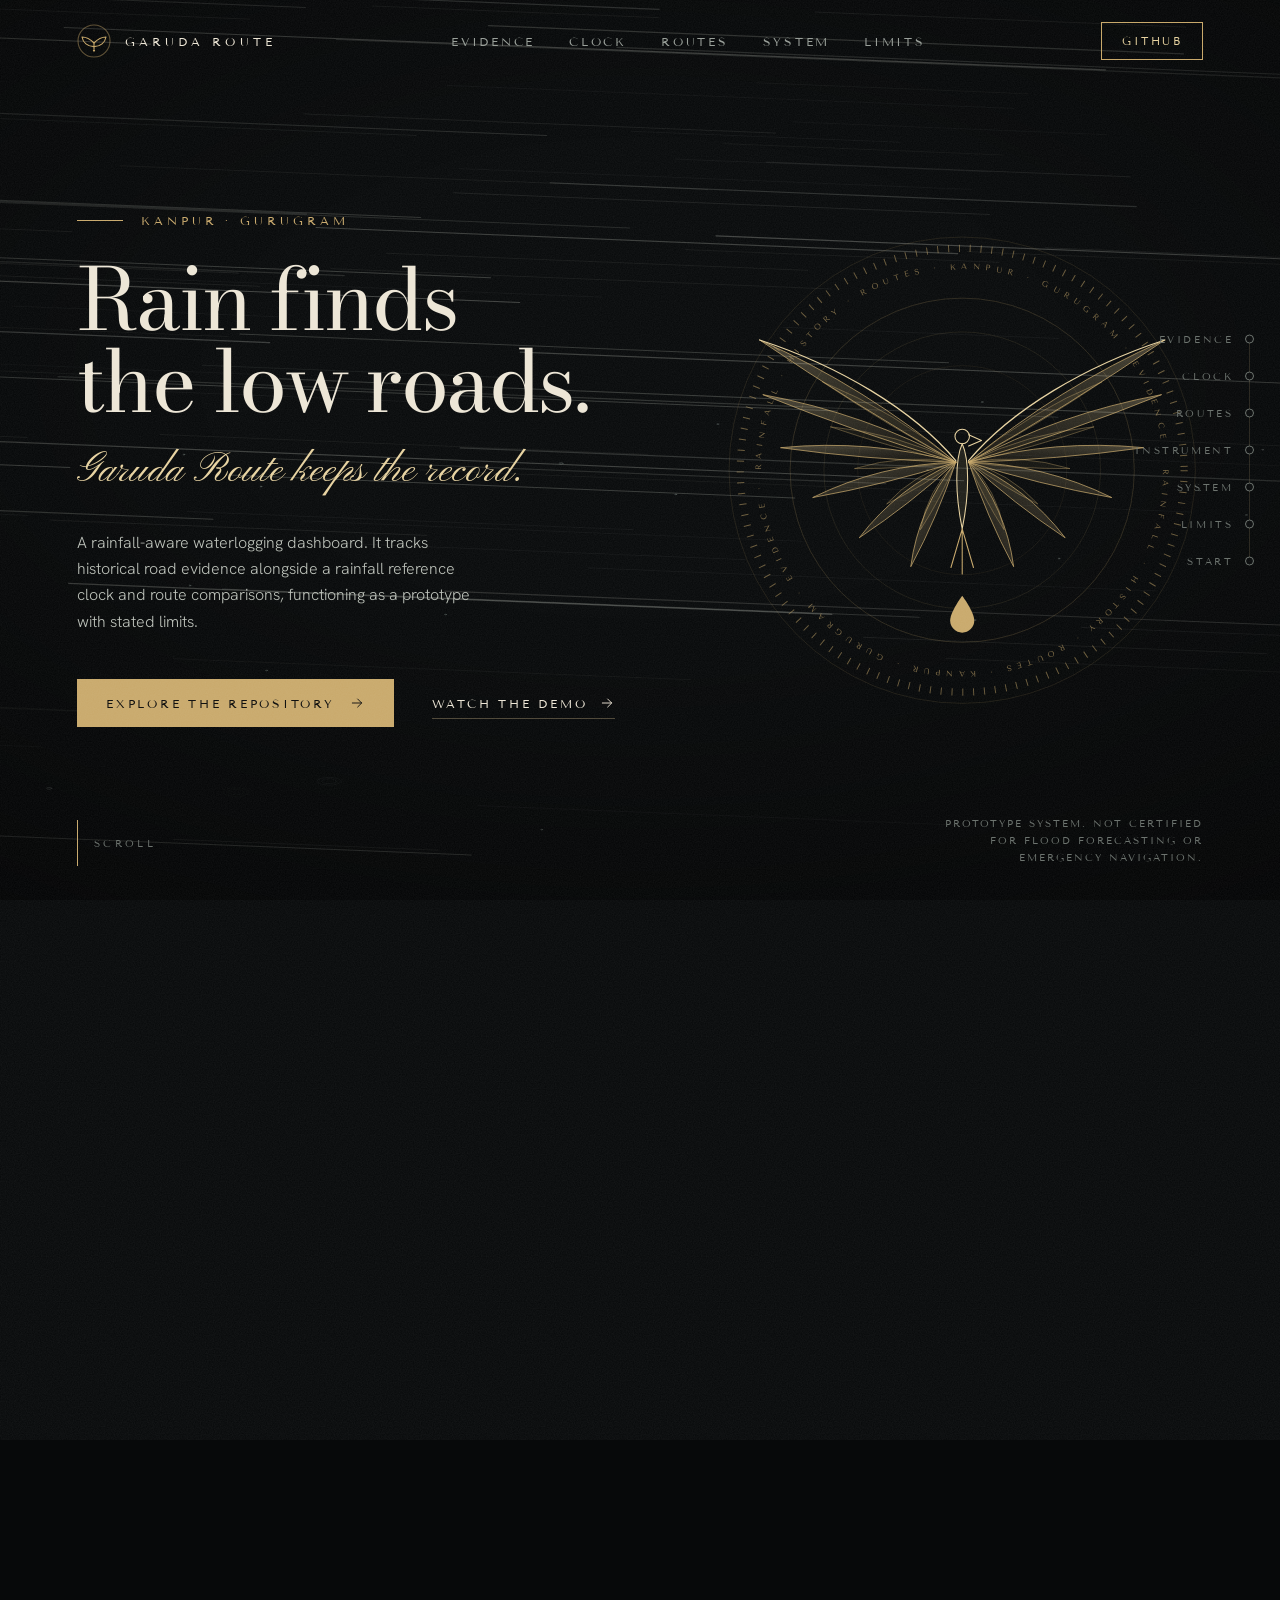
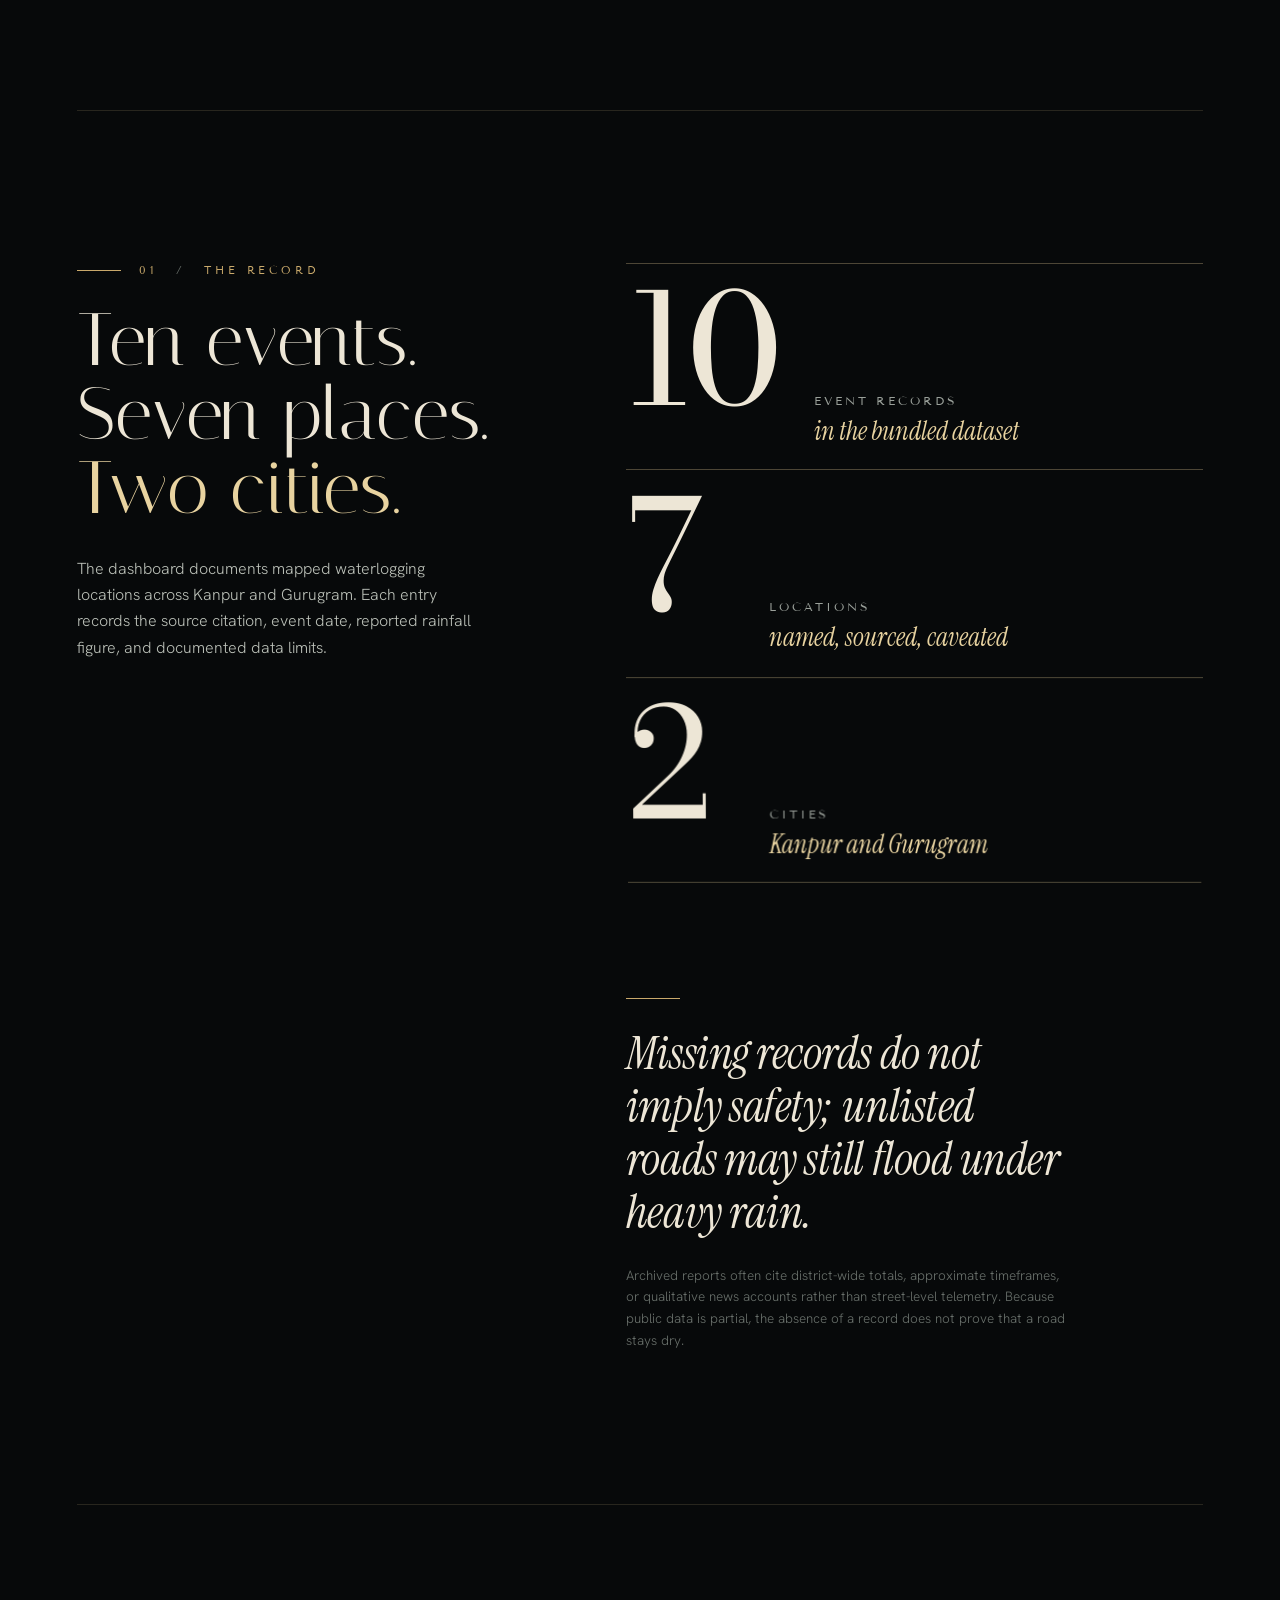
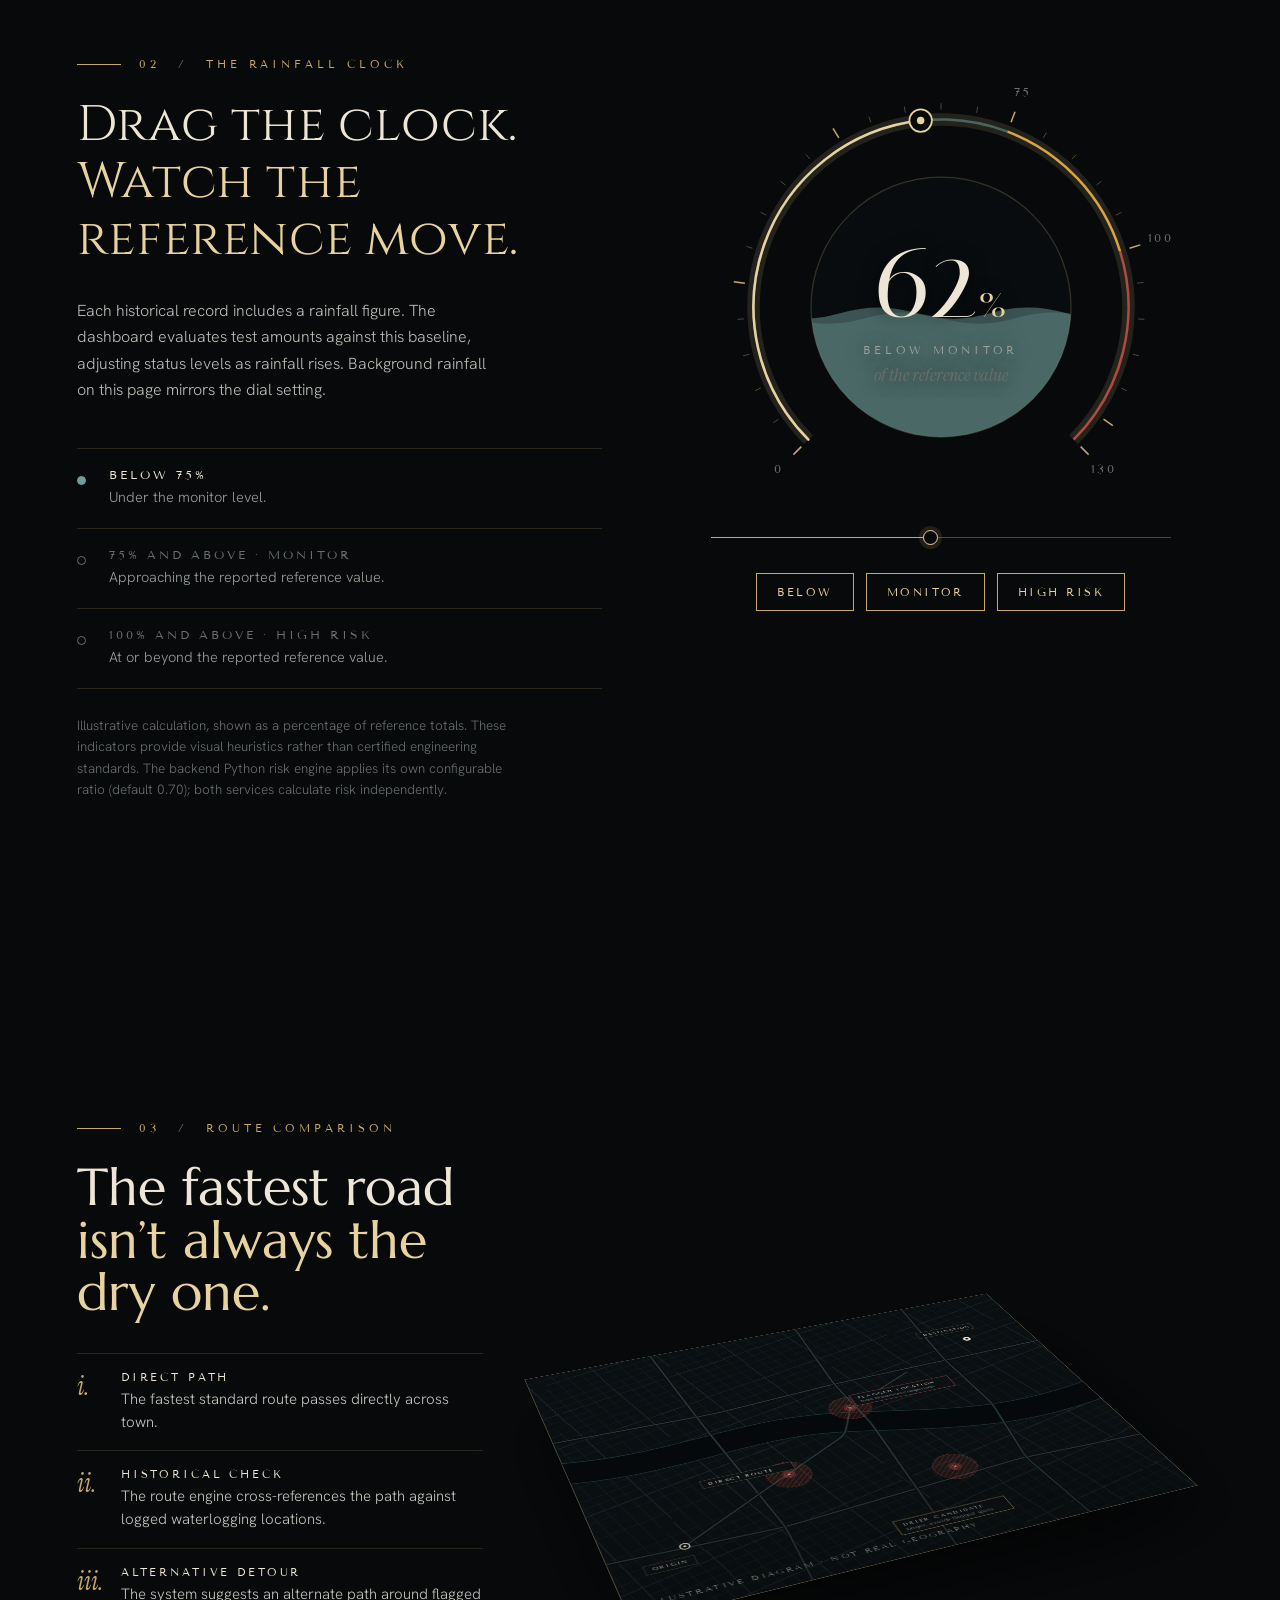
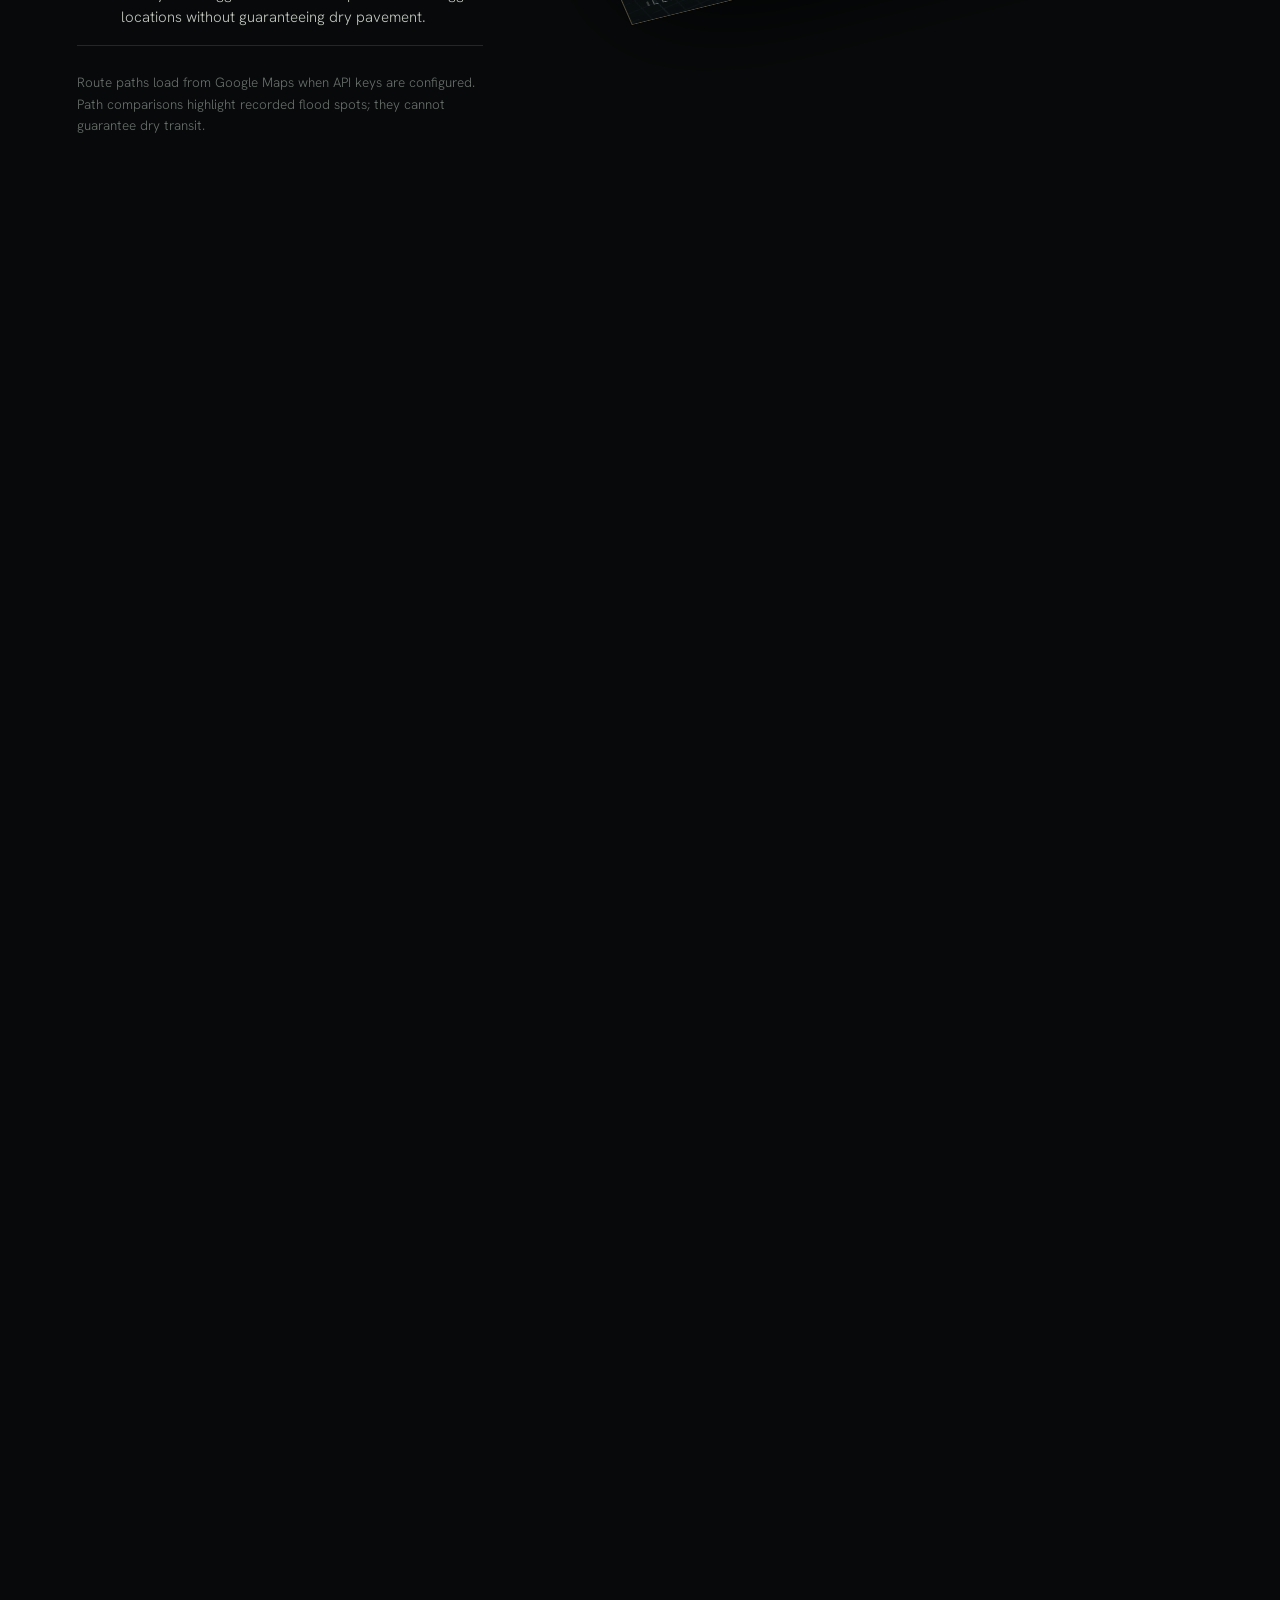
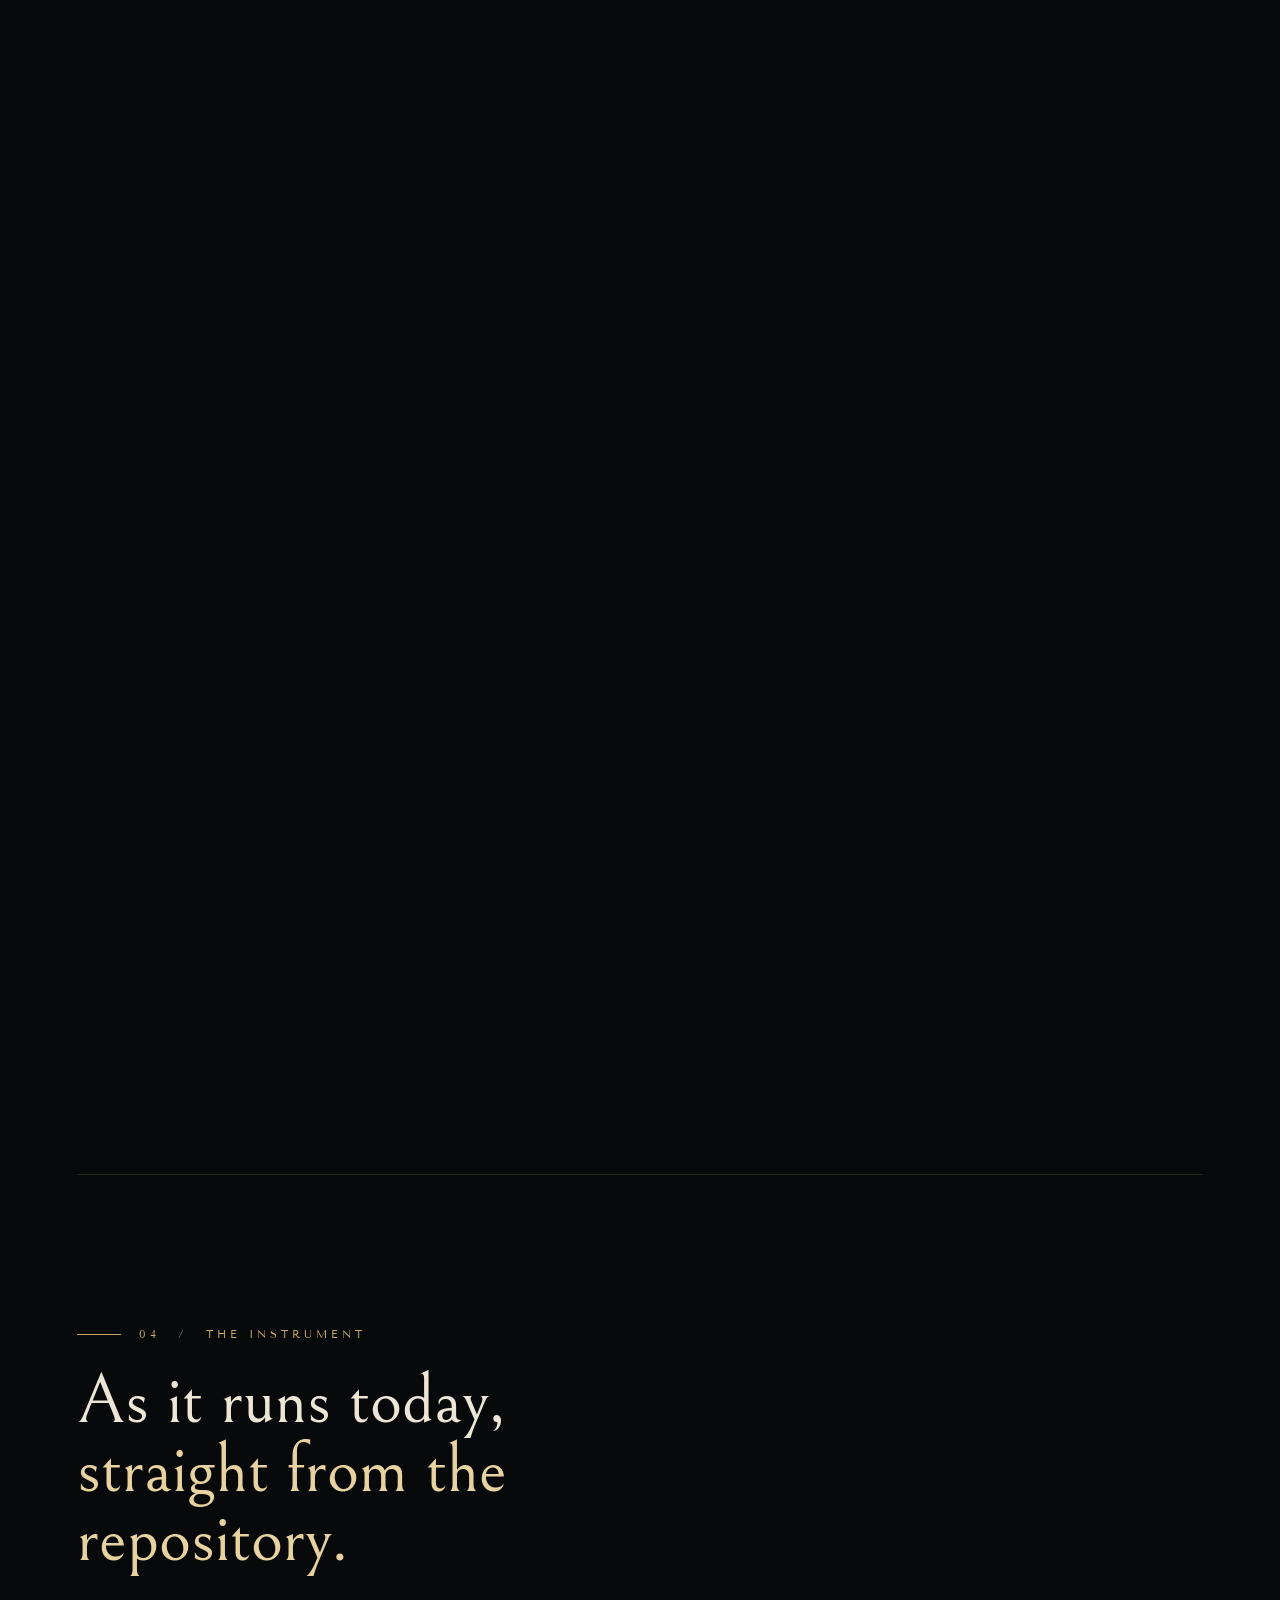
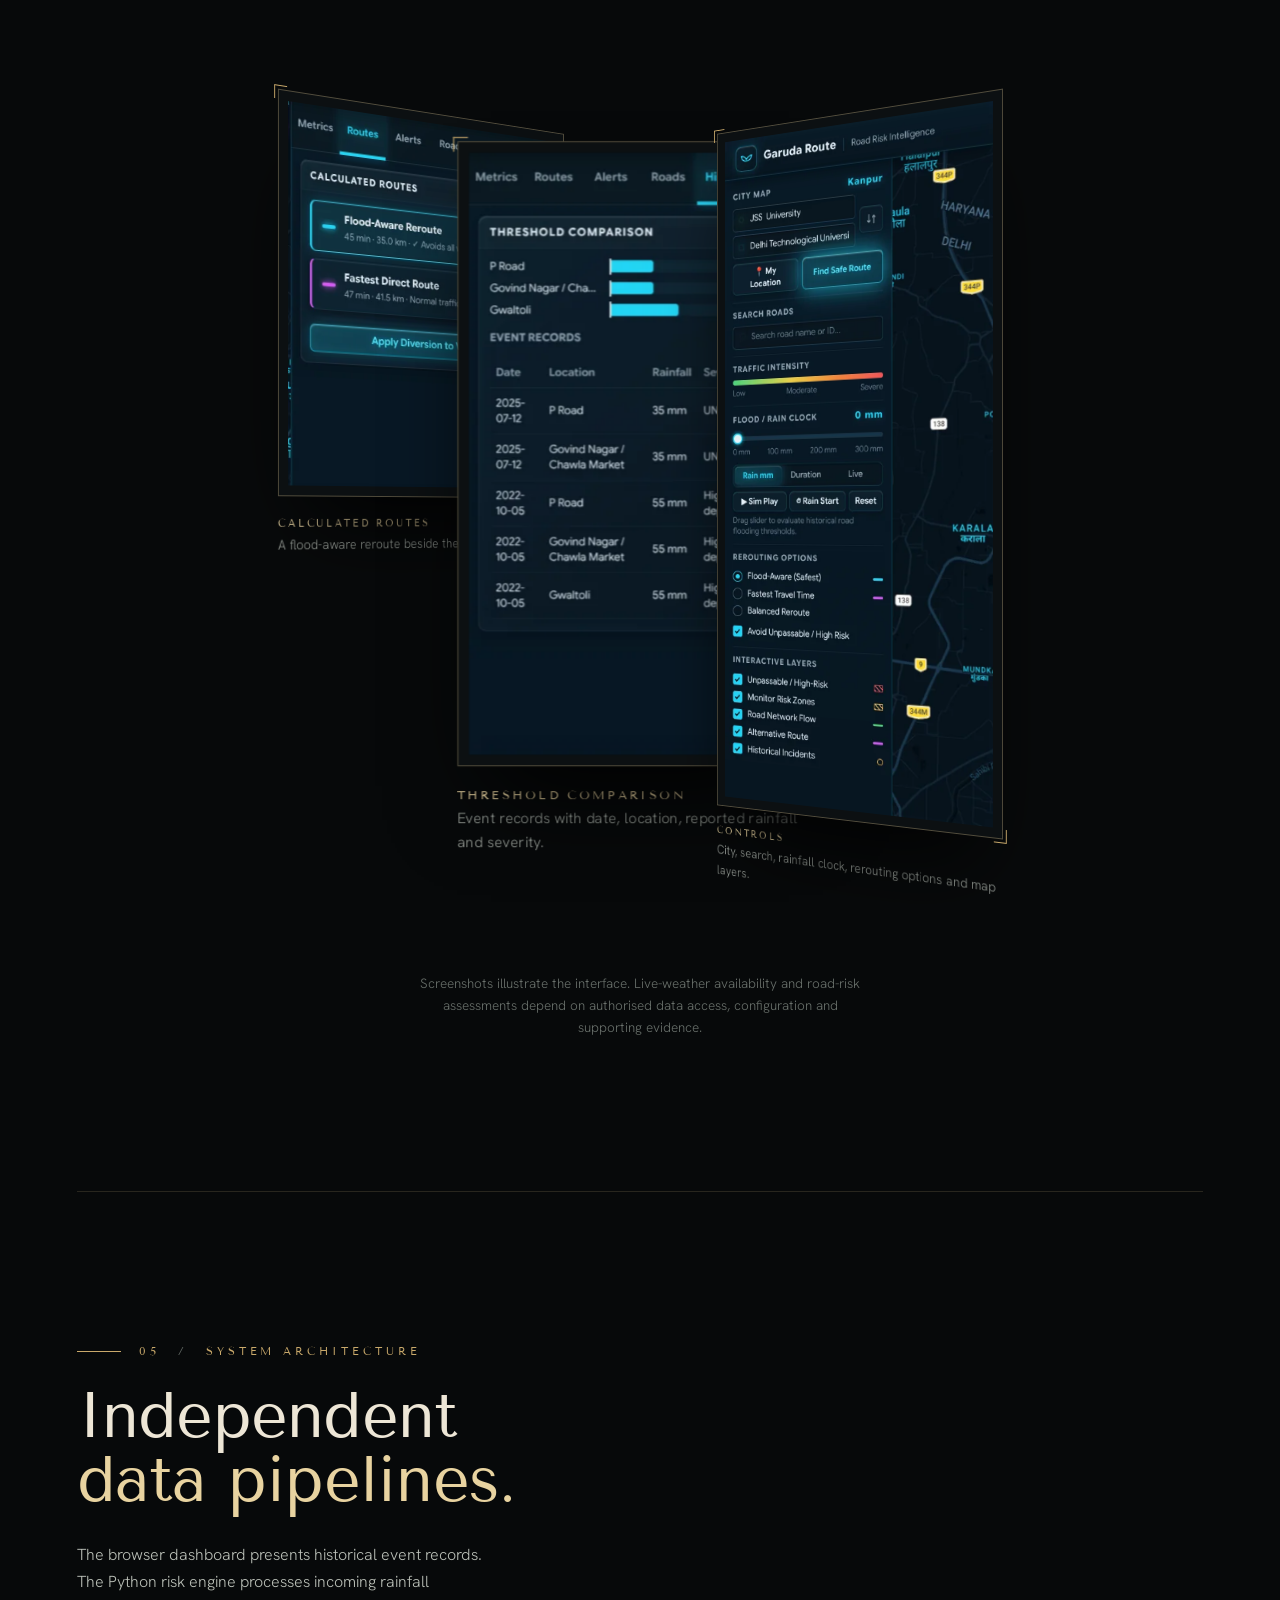
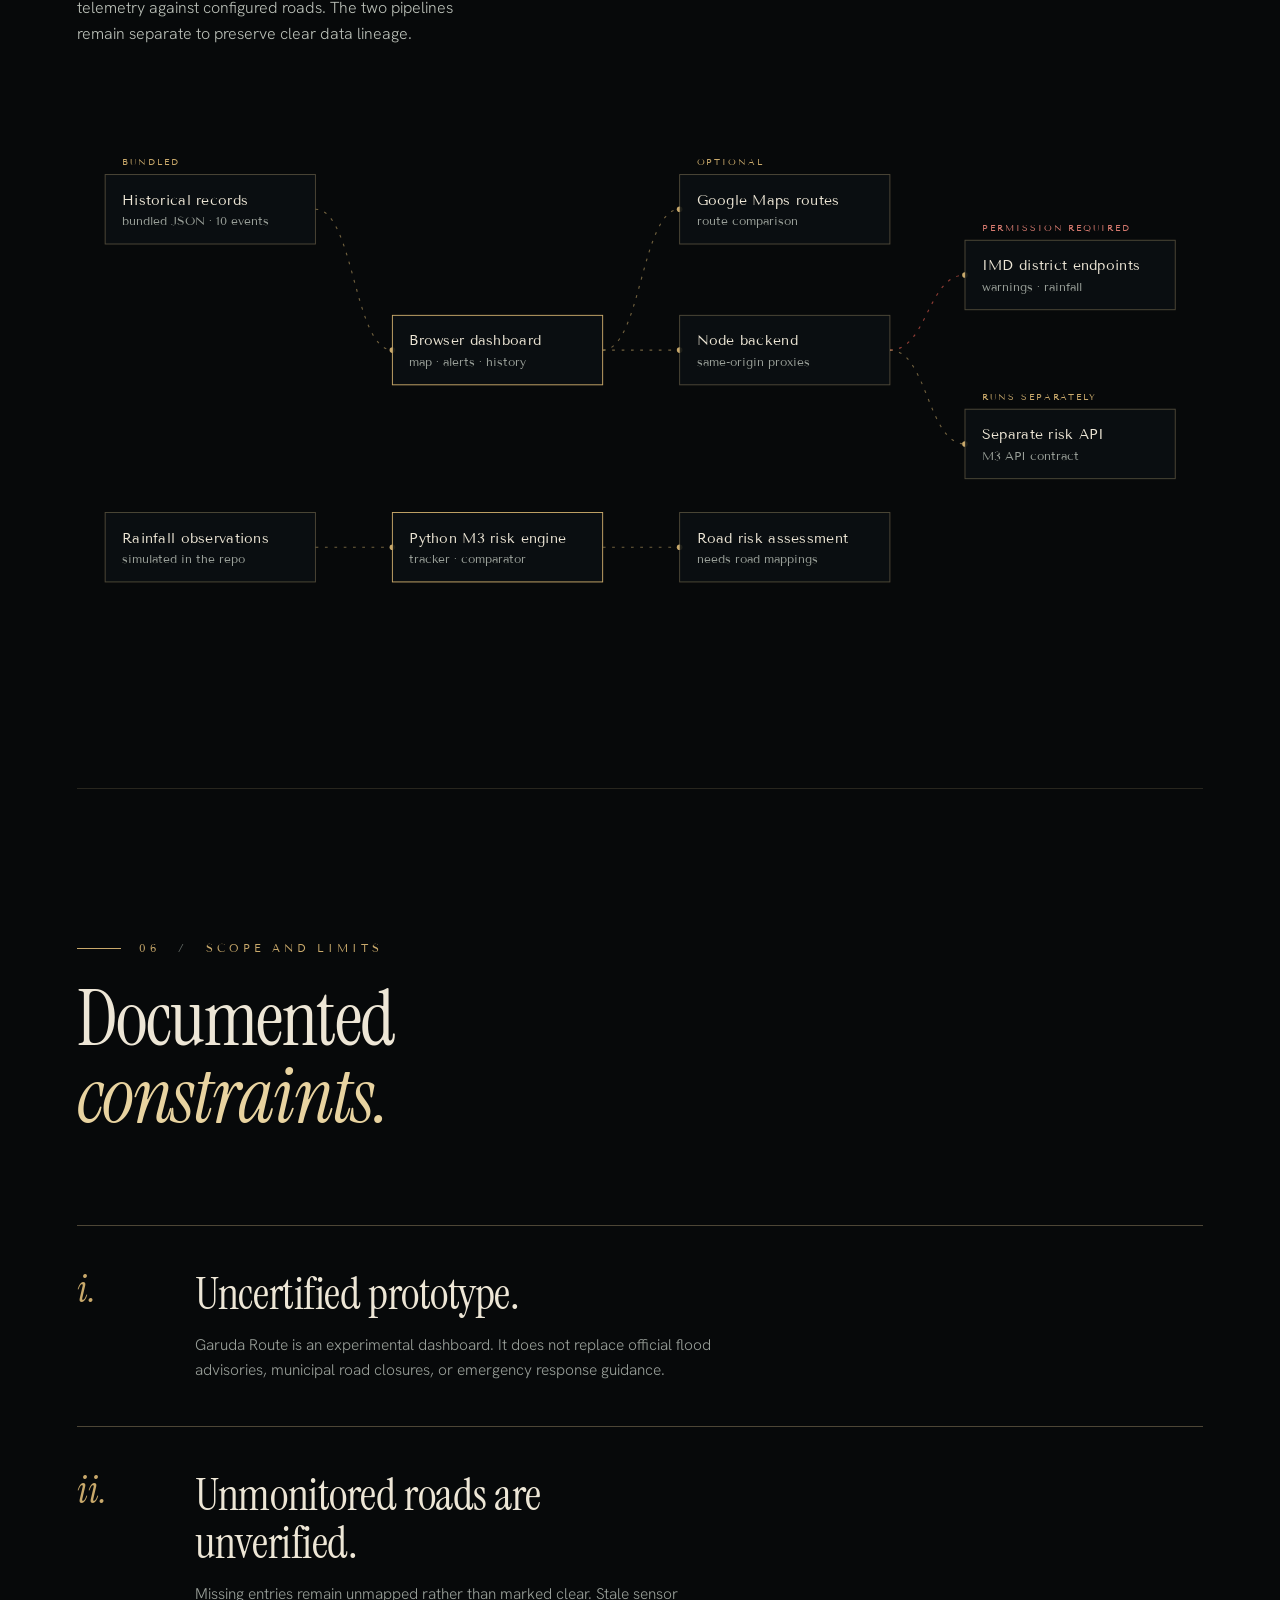
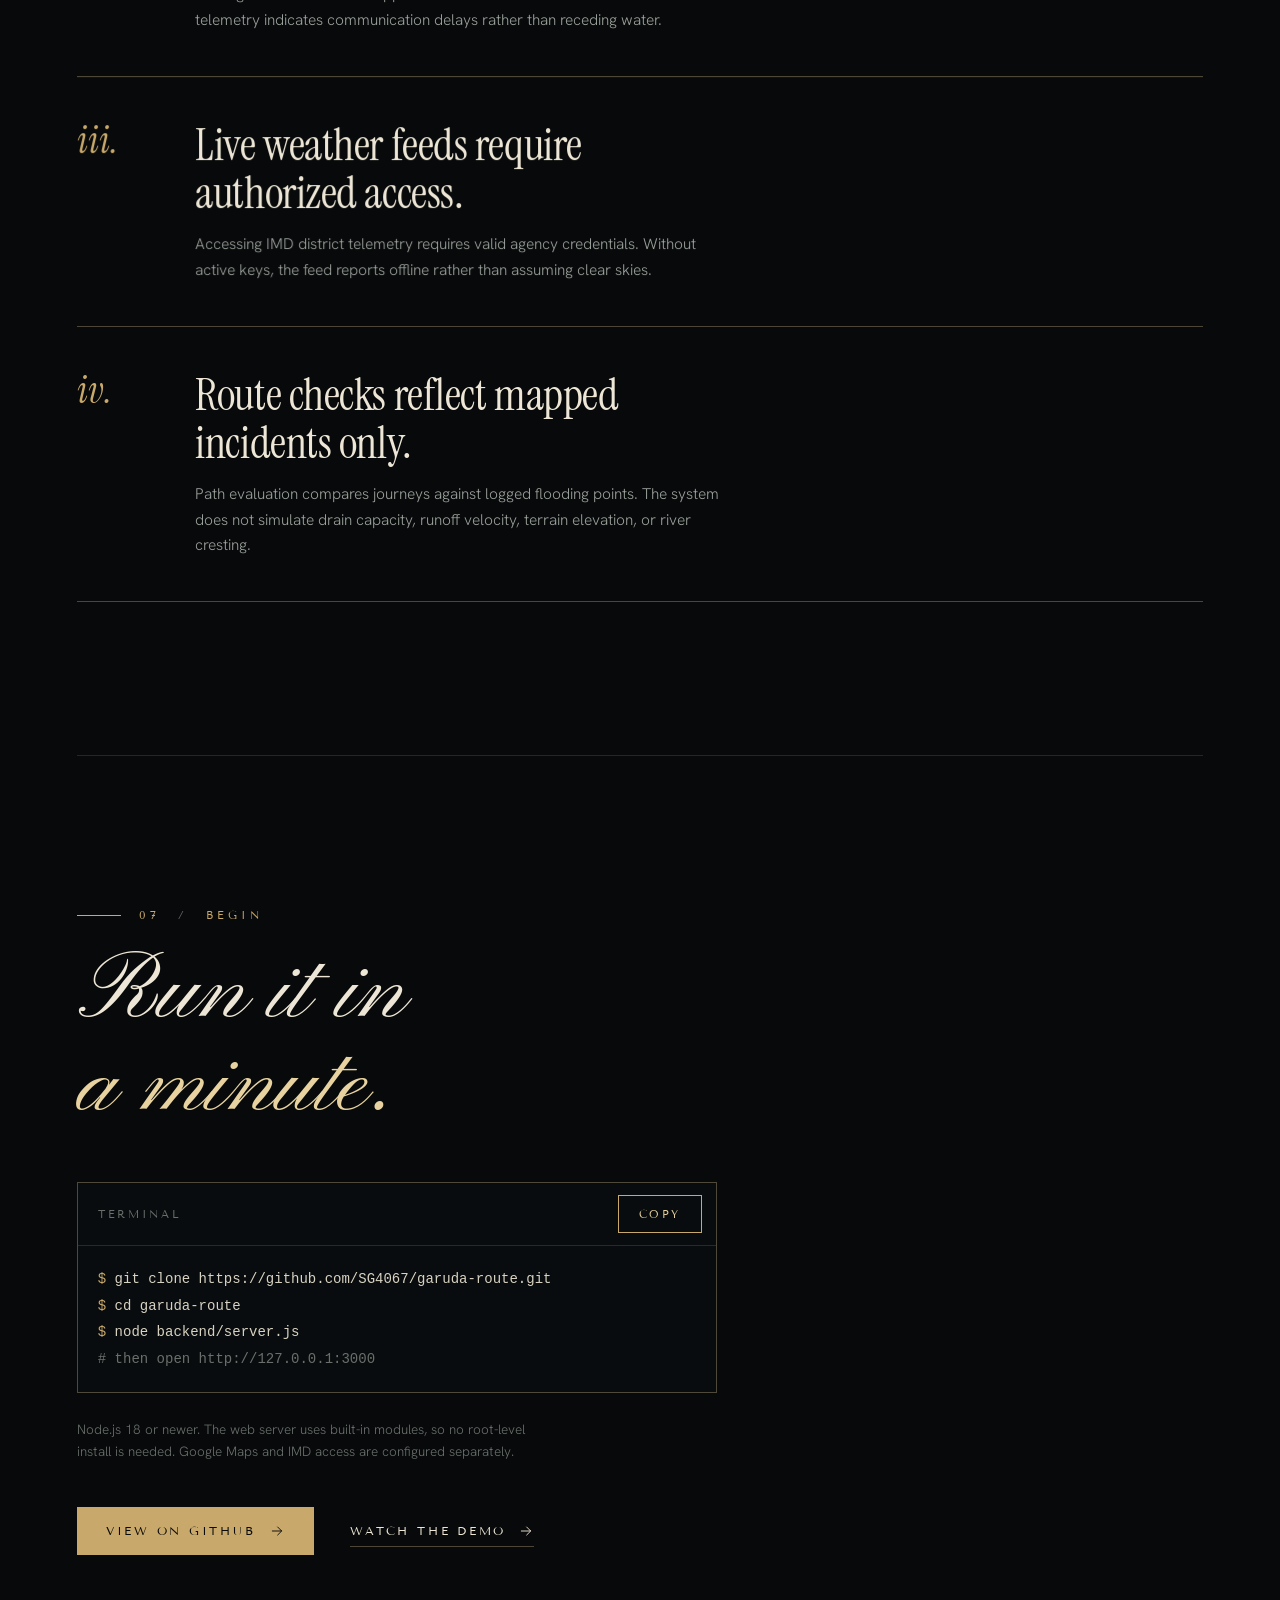
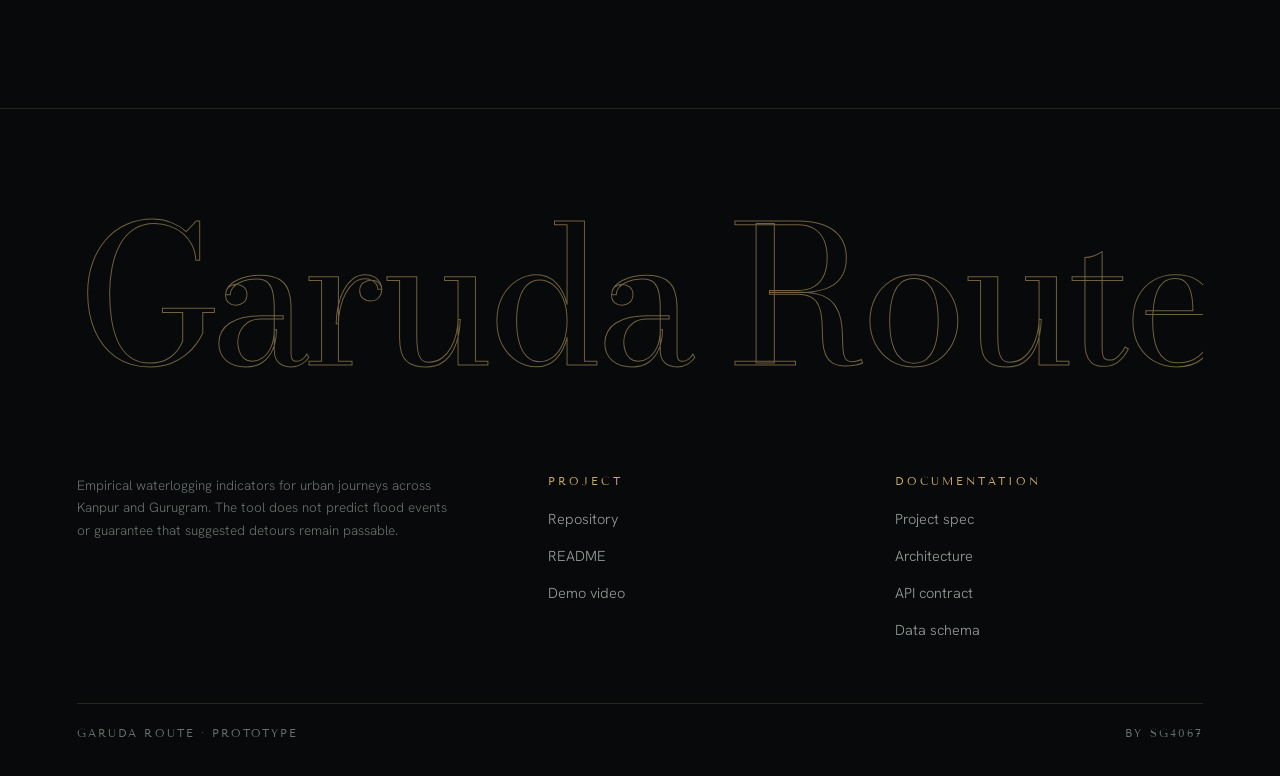
==== commit d25e5403: "gugu gaga fix" ====
--- a/index.html
+++ b/index.html
@@ -3,18 +3,18 @@
   <head>
     <meta charset="utf-8" />
     <meta name="viewport" content="width=device-width, initial-scale=1" />
-    <title>Garuda Route — Rain finds the low roads. We keep the record.</title>
+    <title>Garuda Route: Rain finds the low roads. We keep the record.</title>
     <meta
       name="description"
-      content="Garuda Route is a rainfall-aware road waterlogging dashboard for Kanpur and Gurugram: historical road-level evidence, a rainfall clock and route comparison. A prototype, plain about its limits."
+      content="Garuda Route is a rainfall-aware road waterlogging dashboard for Kanpur and Gurugram: historical road-level evidence, a rainfall clock, and route comparison. A prototype with defined limits."
     />
     <meta name="theme-color" content="#07090A" />
 
     <meta property="og:type" content="website" />
-    <meta property="og:title" content="Garuda Route — Rain finds the low roads." />
+    <meta property="og:title" content="Garuda Route: Rain finds the low roads." />
     <meta
       property="og:description"
-      content="Historical waterlogging evidence, a rainfall clock and route comparison for Kanpur and Gurugram."
+      content="Historical waterlogging evidence, a rainfall clock, and route comparison for Kanpur and Gurugram."
     />
     <meta property="og:image" content="assets/img/og-cover.jpg" />
     <meta name="twitter:card" content="summary_large_image" />
@@ -118,7 +118,7 @@
         <span class="line" style="--i:2"><span>the low roads.</span></span>
         <span class="line sub" style="--i:4"><span><em>Garuda Route keeps the record.</em></span></span>
       </h1>
-      <p class="lede reveal" style="--d:.5s">A rainfall-aware waterlogging dashboard. Historical road-level evidence, a rainfall clock, and route comparison — a prototype that is plain about its limits.</p>
+      <p class="lede reveal" style="--d:.5s">A rainfall-aware waterlogging dashboard. It tracks historical road evidence alongside a rainfall reference clock and route comparisons, functioning as a prototype with stated limits.</p>
       <div class="hero-cta reveal" style="--d:.65s">
         <a class="btn btn--fill magnetic" href="https://github.com/SG4067/garuda-route" target="_blank" rel="noopener">Explore the repository
           <svg class="icon" aria-hidden="true"><use href="#i-arrow"/></svg></a>
@@ -161,7 +161,7 @@
     </div>
   </div>
   <div class="cue" aria-hidden="true"><i></i>Scroll</div>
-  <div class="hero-note">Prototype. Not a certified flood-prediction or emergency-navigation system.</div>
+  <div class="hero-note">Prototype system. Not certified for flood forecasting or emergency navigation.</div>
   </div>
 </section>
 
@@ -175,7 +175,7 @@
         <span class="line" style="--i:1"><span>Seven places.</span></span>
         <span class="line" style="--i:2"><span><em>Two cities.</em></span></span>
       </h2>
-      <p class="lede reveal">The dashboard opens on documented waterlogging locations in Kanpur and Gurugram. Every record keeps its source link, its event date, the rainfall it reported, and what is still unknown about it.</p>
+      <p class="lede reveal">The dashboard documents mapped waterlogging locations across Kanpur and Gurugram. Each entry records the source citation, event date, reported rainfall figure, and documented data limits.</p>
     </div>
     <div>
       <div class="stats" id="stats">
@@ -183,8 +183,8 @@
         <div class="stat"><b>7</b><span>Locations<em>named, sourced, caveated</em></span></div>
         <div class="stat"><b>2</b><span>Cities<em>Kanpur and Gurugram</em></span></div>
       </div>
-      <blockquote class="pull reveal">Unknown never becomes zero. Unknown never becomes safe.</blockquote>
-      <p class="fine reveal">A record may carry a city- or district-level rainfall figure, an event window, or qualitative impact rather than a measurement at the named road. Public reports are incomplete — no match is not proof that a place never floods.</p>
+      <blockquote class="pull reveal">Missing records do not imply safety; unlisted roads may still flood under heavy rain.</blockquote>
+      <p class="fine reveal">Archived reports often cite district-wide totals, approximate timeframes, or qualitative news accounts rather than street-level telemetry. Because public data is partial, the absence of a record does not prove that a road stays dry.</p>
     </div>
   </div>
 </section>
@@ -198,13 +198,13 @@
         <span class="line" style="--i:0"><span>Drag the clock.</span></span>
         <span class="line" style="--i:1"><span><em>Watch the reference move.</em></span></span>
       </h2>
-      <p class="lede reveal">Each historical event reports a rainfall figure. The dashboard compares a rainfall amount against it and reclassifies as the value rises. The rain behind this page follows the dial.</p>
+      <p class="lede reveal">Each historical record includes a rainfall figure. The dashboard evaluates test amounts against this baseline, adjusting status levels as rainfall rises. Background rainfall on this page mirrors the dial setting.</p>
       <ul class="legend reveal">
         <li data-s="below"><i></i><div><b>Below 75%</b><span>Under the monitor level.</span></div></li>
         <li data-s="monitor"><i></i><div><b>75% and above · Monitor</b><span>Approaching the reported reference value.</span></div></li>
         <li data-s="high"><i></i><div><b>100% and above · High risk</b><span>At or beyond the reported reference value.</span></div></li>
       </ul>
-      <p class="fine reveal">Illustrative, expressed as a share of the reference value. These levels are the dashboard’s interface heuristics, not validated road-specific thresholds. The separate Python risk engine uses its own configurable ratio (default 0.70); the two are not interchangeable.</p>
+      <p class="fine reveal">Illustrative calculation, shown as a percentage of reference totals. These indicators provide visual heuristics rather than certified engineering standards. The backend Python risk engine applies its own configurable ratio (default 0.70); both services calculate risk independently.</p>
     </div>
     <div class="dial-wrap">
       <div class="dial" id="dialBox" data-cursor="drag" data-label="Drag">
@@ -241,11 +241,11 @@
         <span class="line" style="--i:1"><span><em>isn’t always the dry one.</em></span></span>
       </h2>
       <ol class="steps" id="steps">
-        <li class="step on"><b>i.</b><span><strong>The direct route</strong>The quickest candidate heads straight through the city.</span></li>
-        <li class="step"><b>ii.</b><span><strong>Known locations</strong>Places flagged by the historical comparison are checked against it.</span></li>
-        <li class="step"><b>iii.</b><span><strong>A drier candidate</strong>A route that avoids them is offered alongside — never promised as safe.</span></li>
+        <li class="step on"><b>i.</b><span><strong>Direct path</strong>The fastest standard route passes directly across town.</span></li>
+        <li class="step"><b>ii.</b><span><strong>Historical check</strong>The route engine cross-references the path against logged waterlogging locations.</span></li>
+        <li class="step"><b>iii.</b><span><strong>Alternative detour</strong>The system suggests an alternate path around flagged locations without guaranteeing dry pavement.</span></li>
       </ol>
-      <p class="fine">Route options come from Google Maps when it is configured. Comparison flags locations the dashboard knows about; it cannot guarantee a dry road.</p>
+      <p class="fine">Route paths load from Google Maps when API keys are configured. Path comparisons highlight recorded flood spots; they cannot guarantee dry transit.</p>
     </div>
     <div class="stage">
       <div class="plane" id="plane">
@@ -296,12 +296,12 @@
 
 <!-- ===== 05 system ===== -->
 <section id="system">
-  <div class="kicker reveal">05 <b>/</b> How it fits together</div>
+  <div class="kicker reveal">05 <b>/</b> System architecture</div>
   <h2 class="heading">
-    <span class="line" style="--i:0"><span>Two sources,</span></span>
-    <span class="line" style="--i:1"><span><em>never blended.</em></span></span>
+    <span class="line" style="--i:0"><span>Independent</span></span>
+    <span class="line" style="--i:1"><span><em>data pipelines.</em></span></span>
   </h2>
-  <p class="lede reveal">The browser dashboard reads historical records. The Python risk engine tracks rainfall observations against configured roads. Both aim at the same problem, and neither stands in for the other.</p>
+  <p class="lede reveal">The browser dashboard presents historical event records. The Python risk engine processes incoming rainfall telemetry against configured roads. The two pipelines remain separate to preserve clear data lineage.</p>
   <div class="diagram" id="diagram">
     <svg id="sysSvg" viewBox="0 0 1200 520" role="img" aria-labelledby="sysT sysD"><title id="sysT">System overview</title><desc id="sysD">Historical records feed the browser dashboard, which shows the map, alerts and history, and optionally calls Google Maps for route comparison. A Node backend proxies IMD district endpoints, which require official permission, and a separate risk API. Rainfall observations feed the Python M3 risk engine, which produces road risk assessments.</desc></svg>
   </div>
@@ -309,16 +309,16 @@
 
 <!-- ===== 06 limits ===== -->
 <section id="limits">
-  <div class="kicker reveal">06 <b>/</b> Candour</div>
+  <div class="kicker reveal">06 <b>/</b> Scope and limits</div>
   <h2 class="heading">
-    <span class="line" style="--i:0"><span>Honesty is</span></span>
-    <span class="line" style="--i:1"><span><em>part of the design.</em></span></span>
+    <span class="line" style="--i:0"><span>Documented</span></span>
+    <span class="line" style="--i:1"><span><em>constraints.</em></span></span>
   </h2>
   <ol class="limits" id="limitList">
-    <li class="limit"><b>i.</b><div><h3>A prototype, not a certified system.</h3><p>Garuda Route is not a flood-prediction or emergency-navigation tool. Follow official warnings, road closures and local emergency guidance.</p></div></li>
-    <li class="limit"><b>ii.</b><div><h3>Unknown is never zero, and never safe.</h3><p>Missing values stay missing. A road without an explicit observation mapping reads as unmapped, and a stale reading is a data-quality state, not evidence the rain has stopped.</p></div></li>
-    <li class="limit"><b>iii.</b><div><h3>Live weather is gated, and says so.</h3><p>IMD district data needs official permission and issued credentials. Until then the feed shows as unavailable, never as normal, and district rainfall is never presented as a road-level measurement.</p></div></li>
-    <li class="limit"><b>iv.</b><div><h3>A flagged route is a signal, not a promise.</h3><p>Comparison checks candidate routes against locations the dashboard already knows. Drainage, runoff, elevation and river levels are not modelled.</p></div></li>
+    <li class="limit"><b>i.</b><div><h3>Uncertified prototype.</h3><p>Garuda Route is an experimental dashboard. It does not replace official flood advisories, municipal road closures, or emergency response guidance.</p></div></li>
+    <li class="limit"><b>ii.</b><div><h3>Unmonitored roads are unverified.</h3><p>Missing entries remain unmapped rather than marked clear. Stale sensor telemetry indicates communication delays rather than receding water.</p></div></li>
+    <li class="limit"><b>iii.</b><div><h3>Live weather feeds require authorized access.</h3><p>Accessing IMD district telemetry requires valid agency credentials. Without active keys, the feed reports offline rather than assuming clear skies.</p></div></li>
+    <li class="limit"><b>iv.</b><div><h3>Route checks reflect mapped incidents only.</h3><p>Path evaluation compares journeys against logged flooding points. The system does not simulate drain capacity, runoff velocity, terrain elevation, or river cresting.</p></div></li>
   </ol>
 </section>
 
@@ -349,7 +349,7 @@
 <footer>
   <div class="mega" aria-hidden="true">Garuda Route</div>
   <div class="foot">
-    <p>Exploratory, empirical waterlogging indicators for rainfall-prone journeys in Kanpur and Gurugram. It does not guarantee that flooding will occur, or that any alternative route is safe.</p>
+    <p>Empirical waterlogging indicators for urban journeys across Kanpur and Gurugram. The tool does not predict flood events or guarantee that suggested detours remain passable.</p>
     <div><h4>Project</h4><ul>
       <li><a href="https://github.com/SG4067/garuda-route" target="_blank" rel="noopener">Repository</a></li>
       <li><a href="https://github.com/SG4067/garuda-route/blob/main/README.md" target="_blank" rel="noopener">README</a></li>
